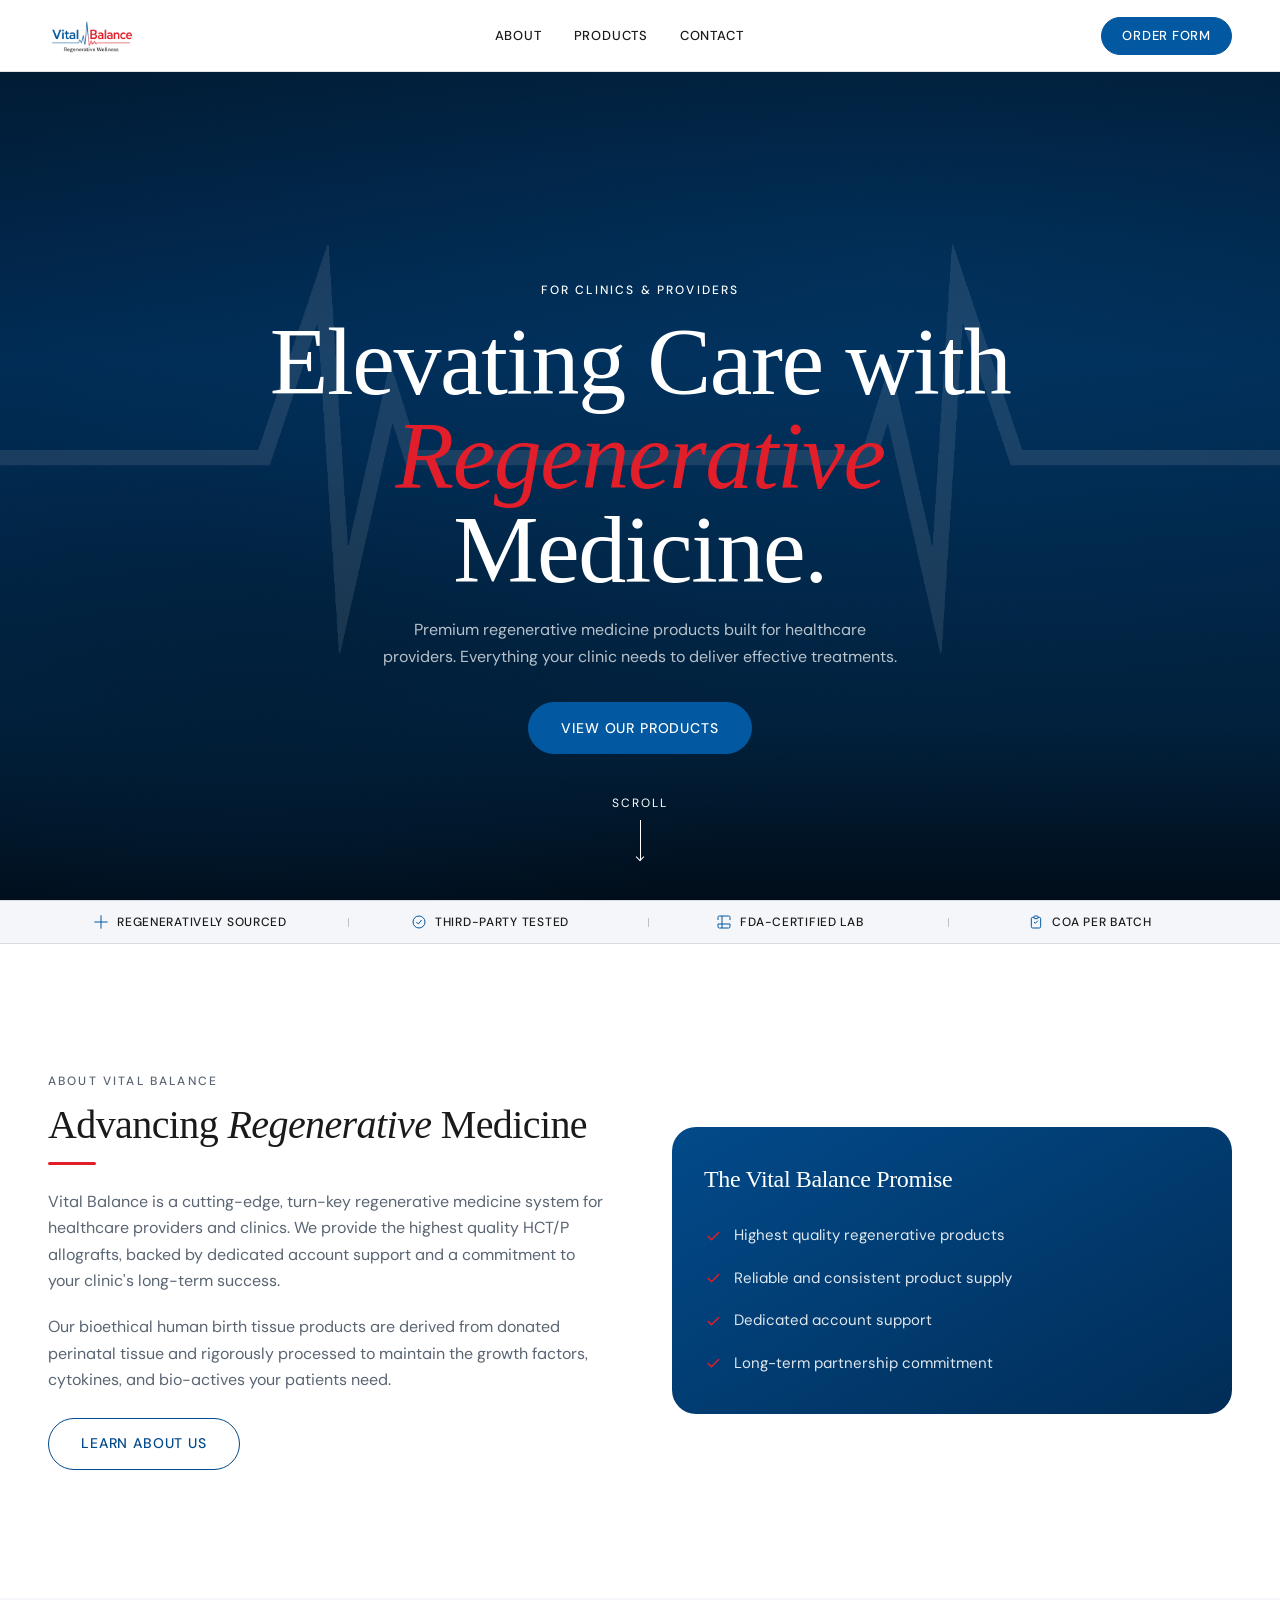
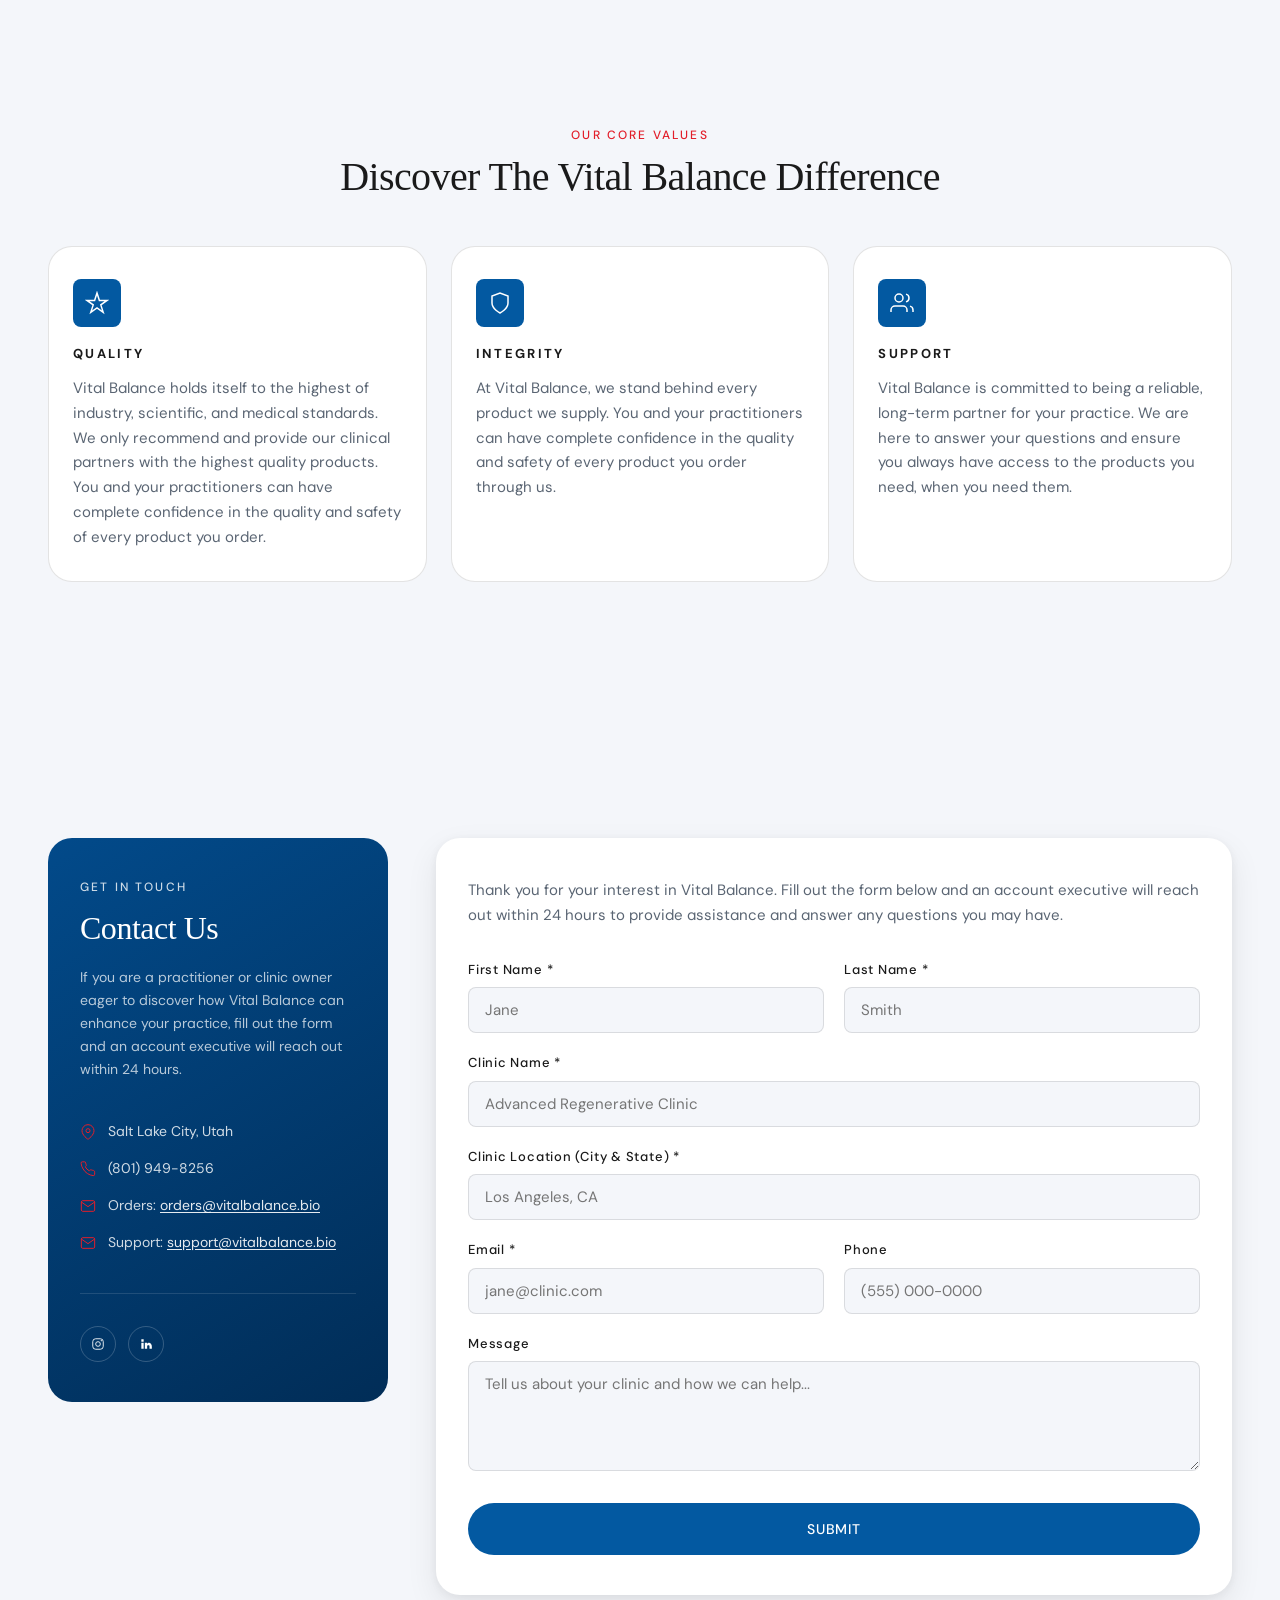
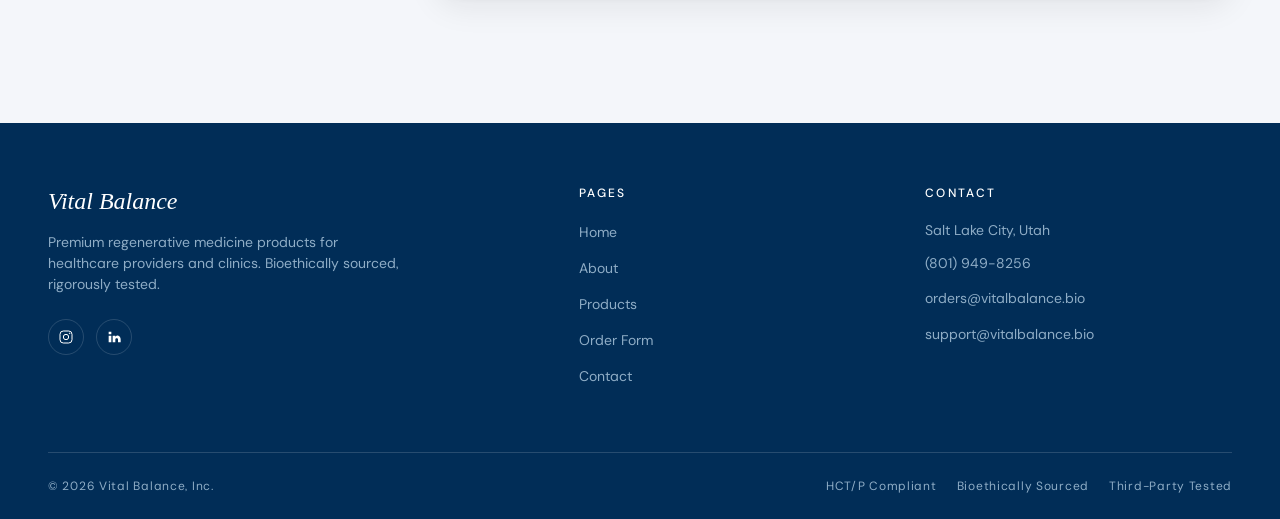
==== vitalbalance-home.html @ e41c800f "Remove Services link from nav, mobile overlay, and footer across all pages Co-Authored-By: Claude So" ====
<!doctype html>
<html lang="en">
<head>
  <meta charset="utf-8" />
  <meta name="viewport" content="width=device-width, initial-scale=1" />
  <title>Vital Balance — Regenerative Medicine Products for Healthcare Providers</title>
  <meta name="description" content="Premium HCT/P allografts for licensed healthcare providers and clinics. Bioethically sourced, FDA-certified lab tested, chain-of-custody guaranteed." />
  <link rel="stylesheet" href="colors_and_type.css" />
  <link rel="stylesheet" href="components.css" />
  <link rel="stylesheet" href="home.css" />
</head>
<body>

  <!-- ============== NAV (shared) ============== -->
  <nav class="nav" aria-label="Primary">
    <a class="nav__brand" href="vitalbalance-home.html">
      <img class="nav__logo" src="asset/vital_balance_logo_no_bg.jpg" alt="Vital Balance" />
    </a>
    <div class="nav__center">
      <a class="nav__link" href="vitalbalance-about.html">About</a>
      <a class="nav__link" href="vitalbalance-products.html">Products</a>
      <a class="nav__link" href="#contact">Contact</a>
    </div>
    <div class="nav__right">
      <a class="nav__cta" href="vitalbalance-order.html">Order Form</a>
      <button class="nav__hamburger" aria-label="Open menu">
        <span></span><span></span><span></span>
      </button>
    </div>
  </nav>

  <div class="nav-overlay" aria-hidden="true">
    <button class="nav-overlay__close" aria-label="Close menu">
      <svg width="22" height="22" viewBox="0 0 24 24" fill="none" stroke="currentColor" stroke-width="1.5"><path d="m6 6 12 12M18 6 6 18"/></svg>
    </button>
    <a class="nav-overlay__cta" href="vitalbalance-order.html">Order Form</a>
    <a class="nav-overlay__link" href="vitalbalance-about.html">About</a>
    <a class="nav-overlay__link" href="vitalbalance-products.html">Products</a>
    <a class="nav-overlay__link" href="#contact">Contact</a>
  </div>

  <main>
    <!-- ============== HERO ============== -->
    <section class="hero" aria-labelledby="hero-h">
      <div class="hero__pulse-wrap" aria-hidden="true">
        <div class="hero__pulse-track">
          <img class="hero__pulse" src="asset/pulse-line-transparent-bg-white.svg" alt="" />
          <img class="hero__pulse" src="asset/pulse-line-transparent-bg-white.svg" alt="" />
        </div>
      </div>
      <div class="container hero__inner">
        <div class="hero__content">
          <p class="eyebrow hero__eyebrow">For Clinics & Providers</p>
          <h1 id="hero-h" class="hero__headline">
            Elevating Care with<br/>
            <em>Regenerative</em><br/>
            Medicine.
          </h1>
          <p class="hero__sub">Premium regenerative medicine products built for healthcare providers. Everything your clinic needs to deliver effective treatments.</p>
          <div class="hero__ctas">
            <a class="btn btn--primary" href="vitalbalance-products.html">View Our Products</a>
          </div>
        </div>
        <div class="scroll-cue" aria-hidden="true">
          <span>Scroll</span>
          <span class="scroll-cue__arrow"></span>
        </div>
      </div>
    </section>

    <!-- ============== TRUST BAR ============== -->
    <section class="trust-bar" aria-label="Brand promises">
      <div class="container">
        <div class="trust-bar__row">
          <div class="trust-bar__item"><svg class="trust-bar__icon" viewBox="0 0 24 24" fill="none" stroke="currentColor" stroke-width="1.5"><path d="M12 2v20M2 12h20" /></svg>Regeneratively Sourced</div>
          <div class="trust-bar__item"><svg class="trust-bar__icon" viewBox="0 0 24 24" fill="none" stroke="currentColor" stroke-width="1.5"><circle cx="12" cy="12" r="9"/><path d="m8 12 3 3 5-6"/></svg>Third-Party Tested</div>
          <div class="trust-bar__item"><svg class="trust-bar__icon" viewBox="0 0 24 24" fill="none" stroke="currentColor" stroke-width="1.5"><path d="M9 3H5a2 2 0 0 0-2 2v4m6-6h10a2 2 0 0 1 2 2v4M9 3v18m0 0h10a2 2 0 0 0 2-2v-4M9 21H5a2 2 0 0 1-2-2v-4m0 0h18"/></svg>FDA-Certified Lab</div>
          <div class="trust-bar__item"><svg class="trust-bar__icon" viewBox="0 0 24 24" fill="none" stroke="currentColor" stroke-width="1.5"><path d="M9 5H7a2 2 0 0 0-2 2v12a2 2 0 0 0 2 2h10a2 2 0 0 0 2-2V7a2 2 0 0 0-2-2h-2"/><rect x="9" y="3" width="6" height="4" rx="1"/><path d="m9 12 2 2 4-4"/></svg>COA Per Batch</div>
        </div>
      </div>
    </section>

    <!-- ============== ABOUT ============== -->
    <section class="home-about">
      <div class="container">
        <div class="home-about__grid">
          <div class="home-about__copy reveal">
            <p class="eyebrow">About Vital Balance</p>
            <h2>Advancing <em>Regenerative</em> Medicine</h2>
            <div class="home-about__rule"></div>
            <p>Vital Balance is a cutting-edge, turn-key regenerative medicine system for healthcare providers and clinics. We provide the highest quality HCT/P allografts, backed by dedicated account support and a commitment to your clinic's long-term success.</p>
            <p>Our bioethical human birth tissue products are derived from donated perinatal tissue and rigorously processed to maintain the growth factors, cytokines, and bio-actives your patients need.</p>
            <a class="btn btn--outline-sage" href="vitalbalance-about.html">Learn About Us</a>
          </div>
          <div class="home-about__promise reveal">
            <h3 class="home-about__promise-title">The Vital Balance Promise</h3>
            <ul class="home-about__promise-list">
              <li>
                <svg class="home-about__check" viewBox="0 0 24 24" fill="none" stroke="currentColor" stroke-width="2"><path d="m5 12 5 5L20 7"/></svg>
                Highest quality regenerative products
              </li>
              <li>
                <svg class="home-about__check" viewBox="0 0 24 24" fill="none" stroke="currentColor" stroke-width="2"><path d="m5 12 5 5L20 7"/></svg>
                Reliable and consistent product supply
              </li>
              <li>
                <svg class="home-about__check" viewBox="0 0 24 24" fill="none" stroke="currentColor" stroke-width="2"><path d="m5 12 5 5L20 7"/></svg>
                Dedicated account support
              </li>
              <li>
                <svg class="home-about__check" viewBox="0 0 24 24" fill="none" stroke="currentColor" stroke-width="2"><path d="m5 12 5 5L20 7"/></svg>
                Long-term partnership commitment
              </li>
            </ul>
          </div>
        </div>
      </div>
    </section>

    <!-- ============== DISCOVER THE VITAL BALANCE DIFFERENCE ============== -->
    <section class="home-values">
      <div class="container">
        <header class="home-values__head reveal">
          <p class="eyebrow">Our Core Values</p>
          <h2>Discover The Vital Balance Difference</h2>
        </header>
        <div class="home-values__grid">
          <article class="value-card reveal">
            <div class="value-card__icon">
              <svg viewBox="0 0 24 24" fill="none" stroke="currentColor" stroke-width="1.5"><path d="M12 2l2.4 7.4H22l-6.2 4.5 2.4 7.4L12 17l-6.2 4.3 2.4-7.4L2 9.4h7.6z"/></svg>
            </div>
            <h3>Quality</h3>
            <p>Vital Balance holds itself to the highest of industry, scientific, and medical standards. We only recommend and provide our clinical partners with the highest quality products. You and your practitioners can have complete confidence in the quality and safety of every product you order.</p>
          </article>
          <article class="value-card reveal">
            <div class="value-card__icon">
              <svg viewBox="0 0 24 24" fill="none" stroke="currentColor" stroke-width="1.5"><path d="M12 22s8-4 8-10V5l-8-3-8 3v7c0 6 8 10 8 10z"/></svg>
            </div>
            <h3>Integrity</h3>
            <p>At Vital Balance, we stand behind every product we supply. You and your practitioners can have complete confidence in the quality and safety of every product you order through us.</p>
          </article>
          <article class="value-card reveal">
            <div class="value-card__icon">
              <svg viewBox="0 0 24 24" fill="none" stroke="currentColor" stroke-width="1.5"><path d="M17 21v-2a4 4 0 0 0-4-4H5a4 4 0 0 0-4 4v2"/><circle cx="9" cy="7" r="4"/><path d="M23 21v-2a4 4 0 0 0-3-3.87"/><path d="M16 3.13a4 4 0 0 1 0 7.75"/></svg>
            </div>
            <h3>Support</h3>
            <p>Vital Balance is committed to being a reliable, long-term partner for your practice. We are here to answer your questions and ensure you always have access to the products you need, when you need them.</p>
          </article>
        </div>
      </div>
    </section>

  </main>

  <!-- ============== CONTACT FORM ============== -->
  <section class="contact-section" id="contact" aria-labelledby="contact-heading">
    <div class="container">
      <div class="contact-section__grid">
        <div class="contact-info reveal">
          <p class="eyebrow eyebrow--cream contact-info__eyebrow">Get In Touch</p>
          <h2 id="contact-heading" class="contact-info__title">Contact Us</h2>
          <p class="contact-info__desc">If you are a practitioner or clinic owner eager to discover how Vital Balance can enhance your practice, fill out the form and an account executive will reach out within 24 hours.</p>
          <div class="contact-info__detail">
            <svg width="16" height="16" viewBox="0 0 24 24" fill="none" stroke="currentColor" stroke-width="1.5"><path d="M21 10c0 7-9 13-9 13s-9-6-9-13a9 9 0 0 1 18 0z"/><circle cx="12" cy="10" r="3"/></svg>
            Salt Lake City, Utah
          </div>
          <div class="contact-info__detail">
            <svg width="16" height="16" viewBox="0 0 24 24" fill="none" stroke="currentColor" stroke-width="1.5"><path d="M22 16.92v3a2 2 0 0 1-2.18 2 19.79 19.79 0 0 1-8.63-3.07A19.5 19.5 0 0 1 4.69 12 19.79 19.79 0 0 1 1.62 3.38 2 2 0 0 1 3.6 1.22h3a2 2 0 0 1 2 1.72 12.84 12.84 0 0 0 .7 2.81 2 2 0 0 1-.45 2.11L7.91 8.77a16 16 0 0 0 6 6l.95-.95a2 2 0 0 1 2.11-.45 12.84 12.84 0 0 0 2.81.7A2 2 0 0 1 21.73 16.92z"/></svg>
            (801) 949-8256
          </div>
          <div class="contact-info__detail">
            <svg width="16" height="16" viewBox="0 0 24 24" fill="none" stroke="currentColor" stroke-width="1.5"><path d="M4 4h16c1.1 0 2 .9 2 2v12c0 1.1-.9 2-2 2H4c-1.1 0-2-.9-2-2V6c0-1.1.9-2 2-2z"/><polyline points="22,6 12,13 2,6"/></svg>
            <span>Orders: <a href="mailto:orders@vitalbalance.bio">orders@vitalbalance.bio</a></span>
          </div>
          <div class="contact-info__detail">
            <svg width="16" height="16" viewBox="0 0 24 24" fill="none" stroke="currentColor" stroke-width="1.5"><path d="M4 4h16c1.1 0 2 .9 2 2v12c0 1.1-.9 2-2 2H4c-1.1 0-2-.9-2-2V6c0-1.1.9-2 2-2z"/><polyline points="22,6 12,13 2,6"/></svg>
            <span>Support: <a href="mailto:support@vitalbalance.bio">support@vitalbalance.bio</a></span>
          </div>
          <div class="contact-info__socials">
            <a class="contact-info__social" href="#" aria-label="Instagram"><svg width="14" height="14" viewBox="0 0 24 24" fill="none" stroke="currentColor" stroke-width="1.5"><rect x="3" y="3" width="18" height="18" rx="5"/><circle cx="12" cy="12" r="4"/><circle cx="17.5" cy="6.5" r=".5" fill="currentColor"/></svg></a>
            <a class="contact-info__social" href="#" aria-label="LinkedIn"><svg width="14" height="14" viewBox="0 0 24 24" fill="currentColor"><path d="M4 4h4v4H4zm0 6h4v10H4zm6 0h4v2c1-2 4-3 6-1s2 4 2 6v3h-4v-4c0-1-.4-2-2-2s-2 1-2 2v4h-4z"/></svg></a>
          </div>
        </div>
        <div class="contact-form-card reveal">
          <p class="contact-form-card__intro">Thank you for your interest in Vital Balance. Fill out the form below and an account executive will reach out within 24 hours to provide assistance and answer any questions you may have.</p>
          <form onsubmit="event.preventDefault(); this.querySelector('.contact-form__submit').textContent='Submitted. We\'ll be in touch!'">
            <div class="contact-form__row">
              <div class="contact-form__field">
                <label for="cf-first">First Name *</label>
                <input type="text" id="cf-first" name="first_name" required placeholder="Jane" />
              </div>
              <div class="contact-form__field">
                <label for="cf-last">Last Name *</label>
                <input type="text" id="cf-last" name="last_name" required placeholder="Smith" />
              </div>
            </div>
            <div class="contact-form__field">
              <label for="cf-clinic">Clinic Name *</label>
              <input type="text" id="cf-clinic" name="clinic_name" required placeholder="Advanced Regenerative Clinic" />
            </div>
            <div class="contact-form__field">
              <label for="cf-location">Clinic Location (City &amp; State) *</label>
              <input type="text" id="cf-location" name="clinic_location" required placeholder="Los Angeles, CA" />
            </div>
            <div class="contact-form__row">
              <div class="contact-form__field">
                <label for="cf-email">Email *</label>
                <input type="email" id="cf-email" name="email" required placeholder="jane@clinic.com" />
              </div>
              <div class="contact-form__field">
                <label for="cf-phone">Phone</label>
                <input type="tel" id="cf-phone" name="phone" placeholder="(555) 000-0000" />
              </div>
            </div>
            <div class="contact-form__field">
              <label for="cf-message">Message</label>
              <textarea id="cf-message" name="message" placeholder="Tell us about your clinic and how we can help..."></textarea>
            </div>
            <button type="submit" class="contact-form__submit">Submit</button>
          </form>
        </div>
      </div>
    </div>
  </section>

  <!-- ============== FOOTER ============== -->
  <footer class="footer">
    <div class="container">
      <div class="footer__grid">
        <div>
          <p class="footer__brand-tag">Vital Balance</p>
          <p class="footer__blurb">Premium regenerative medicine products for healthcare providers and clinics. Bioethically sourced, rigorously tested.</p>
          <div class="footer__socials">
            <a class="footer__social" href="#" aria-label="Instagram"><svg width="16" height="16" viewBox="0 0 24 24" fill="none" stroke="currentColor" stroke-width="1.5"><rect x="3" y="3" width="18" height="18" rx="5"/><circle cx="12" cy="12" r="4"/><circle cx="17.5" cy="6.5" r=".5" fill="currentColor"/></svg></a>
            <a class="footer__social" href="#" aria-label="LinkedIn"><svg width="16" height="16" viewBox="0 0 24 24" fill="currentColor"><path d="M4 4h4v4H4zm0 6h4v10H4zm6 0h4v2c1-2 4-3 6-1s2 4 2 6v3h-4v-4c0-1-.4-2-2-2s-2 1-2 2v4h-4z"/></svg></a>
          </div>
        </div>
        <div class="footer__col">
          <h4>Pages</h4>
          <ul class="footer__list">
            <li><a href="vitalbalance-home.html">Home</a></li>
            <li><a href="vitalbalance-about.html">About</a></li>
            <li><a href="vitalbalance-products.html">Products</a></li>
            <li><a href="vitalbalance-order.html">Order Form</a></li>
            <li><a href="#contact">Contact</a></li>
          </ul>
        </div>
        <div class="footer__col">
          <h4>Contact</h4>
          <ul class="footer__list">
            <li style="color: var(--fg-on-dark-mute); font-size: var(--fs-14);">Salt Lake City, Utah</li>
            <li style="color: var(--fg-on-dark-mute); font-size: var(--fs-14);">(801) 949-8256</li>
            <li><a href="mailto:orders@vitalbalance.bio">orders@vitalbalance.bio</a></li>
            <li><a href="mailto:support@vitalbalance.bio">support@vitalbalance.bio</a></li>
          </ul>
        </div>
      </div>
      <div class="footer__bottom">
        <span>© 2026 Vital Balance, Inc.</span>
        <div class="footer__certs">
          <span>HCT/P Compliant</span><span>Bioethically Sourced</span><span>Third-Party Tested</span>
        </div>
      </div>
    </div>
  </footer>

  <script src="shared.js"></script>
</body>
</html>
---- colors_and_type.css ----
/* ============================================================
   Vital Balance — Design Tokens
   Single source of truth: type, color, spacing, motion, shape
   ============================================================ */

/* Local variable fonts (uploaded by brand) */
@font-face {
  font-family: "DM Sans";
  src: url("fonts/DM_Sans,Plus_Jakarta_Sans copy/DM_Sans/DMSans-VariableFont_opsz,wght.ttf") format("truetype-variations");
  font-weight: 100 1000;
  font-style: normal;
  font-display: swap;
}
@font-face {
  font-family: "DM Sans";
  src: url("fonts/DM_Sans,Plus_Jakarta_Sans copy/DM_Sans/DMSans-Italic-VariableFont_opsz,wght.ttf") format("truetype-variations");
  font-weight: 100 1000;
  font-style: italic;
  font-display: swap;
}
@font-face {
  font-family: "Plus Jakarta Sans";
  src: url("fonts/DM_Sans,Plus_Jakarta_Sans copy/Plus_Jakarta_Sans/PlusJakartaSans-VariableFont_wght.ttf") format("truetype-variations");
  font-weight: 200 800;
  font-style: normal;
  font-display: swap;
}
@font-face {
  font-family: "Plus Jakarta Sans";
  src: url("fonts/DM_Sans,Plus_Jakarta_Sans copy/Plus_Jakarta_Sans/PlusJakartaSans-Italic-VariableFont_wght.ttf") format("truetype-variations");
  font-weight: 200 800;
  font-style: italic;
  font-display: swap;
}

/* Cormorant Garamond is the editorial serif used for display + headlines.
   Loaded from Google Fonts because no .ttf was uploaded — flagged in README. */
@import url("https://fonts.googleapis.com/css2?family=Cormorant+Garamond:ital,wght@0,300;0,400;0,500;0,600;0,700;1,300;1,400;1,500;1,600;1,700&display=swap");

:root {
  /* ---------- Color: brand palette (from official Vital Balance logo) -------
     Blue (Vital) + Red (Balance) on white, with charcoal lockup type.
     Variable names retain sage/brown/cream for compatibility, but all
     values now map to the logo identity. */
  --cream:        #FFFFFF;   /* page background — clean white */
  --cream-dark:   #F4F6FA;   /* subtle bands, hover surfaces */
  --cream-deeper: #E5EAF1;   /* dividers, muted accents */

  --sage:         #0359A1;   /* brand blue — primary */
  --sage-light:   #2A78C0;   /* hover, secondary */
  --sage-dark:    #024A8A;   /* dark accent, tabs */
  --sage-deepest: #012D57;   /* footer, full-bleed dark */

  --brown:        #E21E2A;   /* brand red — accent */
  --brown-light:  #FFFFFF;   /* tints, icon fills on dark */

  --charcoal:     #1A1A1A;   /* primary text (logo subtitle gray) */
  --muted:        #5A6573;   /* secondary text */
  --muted-light:  #9AA3B0;   /* tertiary text */

  --white:        #FFFFFF;

  --star:         #D6911C;   /* amber star color */

  /* ---------- Color: semantic --------------------------------- */
  --bg:              var(--cream);
  --surface:         var(--white);
  --surface-tinted:  #F4F6FA;
  --fg:              var(--charcoal);
  --fg-on-dark:      var(--cream);
  --fg-on-dark-mute: #8FADC6;
  --link:            var(--sage-dark);
  --link-hover:      var(--brown);
  --border:          rgba(31, 31, 27, 0.12);
  --border-strong:   rgba(31, 31, 27, 0.24);
  --border-on-dark:  rgba(255, 255, 255, 0.15);

  /* ---------- Typography --------------------------------------- */
  --font-display: "Cormorant Garamond", "EB Garamond", Georgia, serif;
  --font-body:    "DM Sans", "Plus Jakarta Sans", -apple-system, BlinkMacSystemFont, "Segoe UI", sans-serif;

  /* Modular scale, mobile-first; pages override --step-*-fluid via clamp */
  --fs-12: 0.75rem;
  --fs-13: 0.8125rem;
  --fs-14: 0.875rem;
  --fs-15: 0.9375rem;
  --fs-16: 1rem;
  --fs-18: 1.125rem;
  --fs-20: 1.25rem;
  --fs-24: 1.5rem;
  --fs-32: 2rem;
  --fs-48: 3rem;
  --fs-72: 4.5rem;
  --fs-96: 6rem;

  --lh-tight:    1.05;
  --lh-snug:     1.2;
  --lh-normal:   1.5;
  --lh-relaxed:  1.65;

  --tracking-wide:  0.18em;   /* spaced caps eyebrow labels */
  --tracking-mid:   0.06em;
  --tracking-display: -0.015em;

  /* Semantic type */
  --h-display:  clamp(3rem, 8vw, 6rem);     /* hero headlines */
  --h1:         clamp(2.25rem, 5vw, 3.75rem);
  --h2:         clamp(1.75rem, 3.6vw, 2.75rem);
  --h3:         clamp(1.25rem, 2.4vw, 1.625rem);

  /* ---------- Spacing (8px base) ------------------------------ */
  --sp-1:  4px;
  --sp-2:  8px;
  --sp-3:  12px;
  --sp-4:  16px;
  --sp-5:  20px;
  --sp-6:  24px;
  --sp-8:  32px;
  --sp-10: 40px;
  --sp-12: 48px;
  --sp-16: 64px;
  --sp-20: 80px;

  /* Page rhythm */
  --gutter:       clamp(20px, 4vw, 48px);
  --section-y:    clamp(64px, 10vw, 128px);
  --max-w:        1320px;

  /* ---------- Shape ------------------------------------------- */
  --radius-xs: 2px;
  --radius-sm: 4px;
  --radius:    8px;
  --radius-lg: 16px;
  --radius-xl: 24px;
  --radius-pill: 999px;

  /* ---------- Elevation --------------------------------------- */
  --shadow-card:  0 2px 8px rgba(31, 31, 27, 0.06), 0 12px 32px rgba(31, 31, 27, 0.08);
  --shadow-hover: 0 6px 16px rgba(31, 31, 27, 0.10), 0 24px 56px rgba(31, 31, 27, 0.14);

  /* ---------- Motion ------------------------------------------ */
  --ease:         cubic-bezier(0.22, 0.61, 0.36, 1);
  --ease-out:     cubic-bezier(0.16, 1, 0.3, 1);
  --ease-in-out:  cubic-bezier(0.65, 0, 0.35, 1);
  --dur:          280ms;
  --dur-slow:     520ms;
  --transition:        all var(--dur) var(--ease);

  /* ---------- Layout primitives ------------------------------- */
  --nav-h:        72px;
  --nav-h-scroll: 64px;
  --z-nav:    50;
  --z-overlay: 80;
}

/* ============================================================
   Base reset + element defaults — minimal, opinionated
   ============================================================ */
*, *::before, *::after { box-sizing: border-box; }
html { -webkit-text-size-adjust: 100%; scroll-behavior: smooth; }
body {
  margin: 0;
  font-family: var(--font-body);
  font-size: var(--fs-16);
  line-height: var(--lh-normal);
  color: var(--fg);
  background: var(--bg);
  font-feature-settings: "ss01", "ss02";
  -webkit-font-smoothing: antialiased;
  text-rendering: optimizeLegibility;
}

img, svg, video { display: block; max-width: 100%; }

a { color: var(--link); text-decoration: none; transition: color var(--dur) var(--ease); }
a:hover { color: var(--link-hover); }
a:focus-visible {
  outline: 2px solid var(--sage);
  outline-offset: 2px;
  border-radius: var(--radius-xs);
}

button { font: inherit; color: inherit; background: none; border: none; cursor: pointer; }
button:focus-visible { outline: 2px solid var(--sage); outline-offset: 2px; border-radius: var(--radius); }

h1, h2, h3, h4, h5, h6 {
  font-family: var(--font-display);
  font-weight: 400;
  line-height: var(--lh-tight);
  letter-spacing: var(--tracking-display);
  color: var(--fg);
  margin: 0;
}
h1 { font-size: var(--h1); }
h2 { font-size: var(--h2); }
h3 { font-size: var(--h3); }

p { margin: 0; text-wrap: pretty; }

/* Spaced-caps eyebrow label — used everywhere as a section signal */
.eyebrow {
  font-family: var(--font-body);
  font-size: var(--fs-12);
  font-weight: 500;
  letter-spacing: var(--tracking-wide);
  text-transform: uppercase;
  color: var(--brown);
}
.eyebrow--cream { color: var(--cream); opacity: 0.8; }

/* Italic emphasis inside serif headlines — the editorial tell */
.italic { font-style: italic; font-weight: 400; }

/* Container helper */
.container {
  width: 100%;
  max-width: var(--max-w);
  margin-inline: auto;
  padding-inline: var(--gutter);
}
/* Visually hidden (a11y) */
.sr-only {
  position: absolute; width: 1px; height: 1px;
  padding: 0; margin: -1px; overflow: hidden;
  clip: rect(0, 0, 0, 0); white-space: nowrap; border: 0;
}

/* Animated underline — used on text links */
.link-underline {
  position: relative; display: inline-block;
  padding-bottom: 2px;
}
.link-underline::after {
  content: "";
  position: absolute; left: 0; right: 0; bottom: 0;
  height: 1px; background: currentColor;
  transform-origin: left;
  transition: transform var(--dur) var(--ease);
}
.link-underline:hover::after { transform: scaleX(0.4); transform-origin: right; }

/* Reduced motion */
@media (prefers-reduced-motion: reduce) {
  *, *::before, *::after {
    animation-duration: 0.01ms !important;
    animation-iteration-count: 1 !important;
    transition-duration: 0.01ms !important;
    scroll-behavior: auto !important;
  }
}
---- components.css ----
/* ============================================================
   Vital Balance — Shared Components
   Buttons, Nav, Footer, Trust bar, Product card, Forms, Badges
   ============================================================ */

/* ---------- BUTTONS ---------------------------------------- */
.btn {
  display: inline-flex;
  align-items: center;
  justify-content: center;
  gap: var(--sp-2);
  height: 52px;
  padding-inline: var(--sp-8);
  font-family: var(--font-body);
  font-size: var(--fs-14);
  font-weight: 500;
  letter-spacing: var(--tracking-mid);
  text-transform: uppercase;
  border-radius: var(--radius-pill);
  border: 1px solid transparent;
  cursor: pointer;
  transition: var(--transition);
  white-space: nowrap;
  user-select: none;
}
.btn:focus-visible { outline: 2px solid var(--sage); outline-offset: 3px; }

/* primary: sage filled — main CTA */
.btn--primary {
  background: var(--sage);
  color: var(--cream);
  border-color: var(--sage);
}
.btn--primary:hover { background: var(--sage-dark); border-color: var(--sage-dark); }
.btn--primary:active { transform: translateY(1px); }

/* ghost: cream/transparent with border — secondary CTA */
.btn--ghost {
  background: transparent;
  color: var(--charcoal);
  border-color: var(--charcoal);
}
.btn--ghost:hover { background: var(--charcoal); color: var(--cream); }

/* ghost on dark backgrounds */
.btn--ghost-light {
  background: transparent;
  color: var(--cream);
  border-color: var(--cream);
}
.btn--ghost-light:hover { background: var(--cream); color: var(--charcoal); }

/* sage outline */
.btn--outline-sage {
  background: transparent;
  color: var(--sage-dark);
  border-color: var(--sage-dark);
}
.btn--outline-sage:hover { background: var(--sage-dark); color: var(--cream); }

.btn--block { width: 100%; }
.btn--sm { height: 40px; padding-inline: var(--sp-5); font-size: var(--fs-12); }
.btn--lg { height: 60px; padding-inline: var(--sp-10); font-size: var(--fs-15); }

/* ---------- NAV ------------------------------------------- */
.nav {
  position: fixed;
  top: 0; left: 0; right: 0;
  z-index: var(--z-nav);
  height: var(--nav-h);
  padding-inline: var(--gutter);
  display: flex;
  align-items: center;
  justify-content: space-between;
  background: #FFFFFF;
  border-bottom: 1px solid var(--border);
}

.nav__brand {
  display: flex;
  align-items: center;
  text-decoration: none;
}
.nav__logo {
  height: 44px;
  width: auto;
  display: block;
  border-radius: var(--radius-sm);
}
@media (max-width: 480px) {
  .nav__logo { height: 36px; }
}

.nav__center {
  display: none;
  gap: var(--sp-8);
}
@media (min-width: 880px) {
  .nav__center { display: flex; }
}
.nav__link {
  font-size: var(--fs-13);
  letter-spacing: var(--tracking-mid);
  text-transform: uppercase;
  color: var(--charcoal);
  font-weight: 500;
  position: relative;
  padding: var(--sp-2) 0;
  transition: color var(--dur) var(--ease);
}
.nav__link::after {
  content: "";
  position: absolute; left: 0; right: 0; bottom: 0;
  height: 1px; background: currentColor;
  transform: scaleX(0); transform-origin: right;
  transition: transform var(--dur) var(--ease);
}
.nav__link:hover::after, .nav__link[aria-current="page"]::after { transform: scaleX(1); transform-origin: left; }

.nav__right {
  display: flex; align-items: center; gap: var(--sp-5);
}
.nav__cta {
  display: none;
  height: 38px;
  padding-inline: var(--sp-5);
  background: var(--sage);
  color: var(--cream);
  border: 1px solid var(--sage);
  border-radius: var(--radius-pill);
  font-size: var(--fs-13);
  font-weight: 500;
  letter-spacing: var(--tracking-mid);
  text-transform: uppercase;
  text-decoration: none;
  align-items: center;
  justify-content: center;
  transition: background var(--dur) var(--ease), border-color var(--dur) var(--ease);
  white-space: nowrap;
}
.nav__cta:hover { background: var(--sage-dark); border-color: var(--sage-dark); color: var(--cream); }
@media (min-width: 720px) { .nav__cta { display: inline-flex; } }
.nav__hamburger {
  display: inline-flex;
  width: 28px; height: 22px;
  flex-direction: column; justify-content: space-between;
  background: none; border: 0; cursor: pointer; padding: 0;
}
.nav__hamburger span {
  display: block; height: 1.5px; width: 100%;
  background: currentColor; transition: var(--transition);
}
@media (min-width: 880px) { .nav__hamburger { display: none; } }

/* Mobile overlay menu */
.nav-overlay {
  position: fixed; inset: 0;
  background: var(--cream);
  z-index: calc(var(--z-nav) + 1);
  padding: var(--nav-h) var(--gutter) var(--sp-12);
  display: flex; flex-direction: column;
  gap: var(--sp-6);
  transform: translateY(-100%);
  transition: transform var(--dur-slow) var(--ease-out);
  overflow-y: auto;
}
.nav-overlay.is-open { transform: translateY(0); }
.nav-overlay__close {
  position: absolute; top: var(--sp-5); right: var(--gutter);
  width: 36px; height: 36px;
  display: inline-flex; align-items: center; justify-content: center;
}
.nav-overlay__cta {
  display: block;
  background: #012D57;
  color: var(--white) !important;
  font-family: var(--font-body);
  font-size: var(--fs-15);
  font-weight: 600;
  letter-spacing: var(--tracking-wide);
  text-transform: uppercase;
  text-align: center;
  padding: var(--sp-4) var(--sp-6);
  border-radius: var(--radius);
  margin-bottom: var(--sp-2);
}
.nav-overlay__cta:hover { background: var(--sage); }
.nav-overlay__link {
  display: block;
  font-family: var(--font-display);
  font-size: var(--fs-32);
  color: var(--charcoal);
  padding-block: var(--sp-3);
  border-bottom: 1px solid var(--border);
}

/* ---------- TRUST BAR ------------------------------------- */
.trust-bar {
  background: var(--cream-dark);
  border-block: 1px solid var(--border);
  padding-block: var(--sp-3);
}
.trust-bar__row {
  display: grid;
  grid-template-columns: repeat(2, 1fr);
  gap: var(--sp-4);
  align-items: center;
}
@media (min-width: 720px) {
  .trust-bar__row { grid-template-columns: repeat(4, 1fr); }
}
.trust-bar__item {
  display: flex; align-items: center; justify-content: center;
  gap: var(--sp-2);
  font-size: var(--fs-12);
  letter-spacing: var(--tracking-mid);
  text-transform: uppercase;
  color: var(--charcoal);
  font-weight: 500;
}
.trust-bar__item + .trust-bar__item {
  position: relative;
}
@media (min-width: 720px) {
  .trust-bar__item + .trust-bar__item::before {
    content: "";
    position: absolute; left: 0; top: 25%; bottom: 25%;
    width: 1px; background: var(--border-strong);
  }
}
.trust-bar__icon { width: 16px; height: 16px; color: var(--sage); flex-shrink: 0; }

/* ---------- CONTACT FORM SECTION -------------------------- */
.contact-section {
  padding-block: var(--section-y);
  background: var(--cream-dark);
}
.contact-section__grid {
  display: grid;
  grid-template-columns: 1fr;
  gap: var(--sp-10);
  align-items: start;
}
@media (min-width: 880px) {
  .contact-section__grid { grid-template-columns: 340px 1fr; gap: var(--sp-12); }
}

.contact-info {
  background: linear-gradient(150deg, #024A8A 0%, #012D57 100%);
  border-radius: var(--radius-xl);
  padding: var(--sp-10) var(--sp-8);
  color: var(--cream);
}
.contact-info__eyebrow { margin-bottom: var(--sp-4); }
.contact-info__title {
  font-family: var(--font-display);
  font-size: var(--fs-32);
  font-weight: 400;
  color: var(--cream);
  margin-bottom: var(--sp-5);
}
.contact-info__desc {
  font-size: var(--fs-14);
  color: rgba(255, 255, 255, 0.72);
  line-height: var(--lh-relaxed);
  margin-bottom: var(--sp-10);
}
.contact-info__detail {
  display: flex;
  align-items: center;
  gap: var(--sp-3);
  font-size: var(--fs-14);
  color: rgba(255, 255, 255, 0.82);
  margin-bottom: var(--sp-4);
}
.contact-info__detail svg { flex-shrink: 0; color: var(--brown); }
.contact-info__detail a { color: rgba(255,255,255,0.9); text-decoration: underline; text-underline-offset: 2px; }
.contact-info__detail a:hover { color: var(--white); }
.contact-info__socials {
  display: flex;
  gap: var(--sp-3);
  margin-top: var(--sp-10);
  padding-top: var(--sp-8);
  border-top: 1px solid rgba(255, 255, 255, 0.12);
}
.contact-info__social {
  width: 36px; height: 36px;
  border: 1px solid rgba(255, 255, 255, 0.2);
  border-radius: var(--radius-pill);
  display: inline-flex; align-items: center; justify-content: center;
  color: var(--cream);
  transition: var(--transition);
}
.contact-info__social:hover { background: var(--cream); color: var(--sage-deepest); border-color: var(--cream); }

.contact-form-card {
  background: var(--white);
  border-radius: var(--radius-xl);
  padding: var(--sp-10) var(--sp-8);
  box-shadow: var(--shadow-card);
}
.contact-form-card__intro {
  font-size: var(--fs-15);
  color: var(--muted);
  line-height: var(--lh-relaxed);
  margin-bottom: var(--sp-8);
}
.contact-form__row {
  display: grid;
  grid-template-columns: 1fr 1fr;
  gap: var(--sp-5);
}
@media (max-width: 540px) { .contact-form__row { grid-template-columns: 1fr; } }
.contact-form__field {
  display: flex;
  flex-direction: column;
  gap: var(--sp-2);
  margin-bottom: var(--sp-5);
}
.contact-form__field label {
  font-size: var(--fs-13);
  font-weight: 500;
  color: var(--charcoal);
  letter-spacing: var(--tracking-mid);
}
.contact-form__field input,
.contact-form__field textarea {
  font-family: var(--font-body);
  font-size: var(--fs-15);
  color: var(--charcoal);
  background: var(--cream-dark);
  border: 1px solid var(--border);
  border-radius: var(--radius);
  padding: var(--sp-3) var(--sp-4);
  width: 100%;
  transition: border-color var(--dur) var(--ease), box-shadow var(--dur) var(--ease);
}
.contact-form__field input:focus,
.contact-form__field textarea:focus {
  outline: none;
  border-color: var(--sage);
  box-shadow: 0 0 0 3px rgba(3, 89, 161, 0.1);
  background: var(--white);
}
.contact-form__field textarea { min-height: 110px; resize: vertical; }
.contact-form__submit {
  width: 100%;
  height: 52px;
  background: var(--sage);
  color: var(--cream);
  border: none;
  border-radius: var(--radius-pill);
  font-family: var(--font-body);
  font-size: var(--fs-14);
  font-weight: 500;
  letter-spacing: var(--tracking-mid);
  text-transform: uppercase;
  cursor: pointer;
  transition: background var(--dur) var(--ease);
  margin-top: var(--sp-3);
}
.contact-form__submit:hover { background: var(--sage-dark); }

/* ---------- FOOTER ---------------------------------------- */
.footer {
  background: var(--sage-deepest);
  color: var(--fg-on-dark);
  padding: var(--sp-16) 0 var(--sp-6);
}
.footer__grid {
  display: grid;
  grid-template-columns: 1fr;
  gap: var(--sp-12);
}
@media (min-width: 720px) {
  .footer__grid { grid-template-columns: 1.6fr 1fr 1fr; gap: var(--sp-10); }
}
.footer__brand-tag {
  font-family: var(--font-display);
  font-style: italic;
  font-size: var(--fs-24);
  line-height: var(--lh-snug);
  margin-bottom: var(--sp-4);
}
.footer__blurb { color: var(--fg-on-dark-mute); margin-bottom: var(--sp-6); max-width: 36ch; font-size: var(--fs-14); }
.footer__socials { display: flex; gap: var(--sp-3); }
.footer__social {
  width: 36px; height: 36px;
  border: 1px solid var(--border-on-dark);
  border-radius: var(--radius-pill);
  display: inline-flex; align-items: center; justify-content: center;
  color: var(--fg-on-dark);
  transition: var(--transition);
}
.footer__social:hover { background: var(--cream); color: var(--sage-deepest); border-color: var(--cream); }

.footer__col h4 {
  font-family: var(--font-body);
  font-size: var(--fs-12);
  letter-spacing: var(--tracking-wide);
  text-transform: uppercase;
  color: var(--cream);
  font-weight: 500;
  margin-bottom: var(--sp-5);
}
.footer__list { list-style: none; padding: 0; margin: 0; display: flex; flex-direction: column; gap: var(--sp-3); }
.footer__list a { color: var(--fg-on-dark-mute); font-size: var(--fs-14); }
.footer__list a:hover { color: var(--cream); }

.footer__bottom {
  margin-top: var(--sp-16);
  padding-top: var(--sp-6);
  border-top: 1px solid var(--border-on-dark);
  display: flex; justify-content: space-between; align-items: center;
  flex-wrap: wrap; gap: var(--sp-4);
  font-size: var(--fs-12);
  color: var(--fg-on-dark-mute);
  letter-spacing: var(--tracking-mid);
}
.footer__certs { display: flex; flex-wrap: wrap; gap: var(--sp-5); }

/* ---------- PRODUCT CARD ---------------------------------- */
/* Used on Home featured grid + PLP grid + PDP related row */
.product-card {
  position: relative;
  display: flex; flex-direction: column;
  background: transparent;
  cursor: pointer;
  /* Staggered entrance — applied via .is-visible class from observer */
  opacity: 0;
  transform: translateY(16px);
  transition: opacity 600ms var(--ease-out), transform 600ms var(--ease-out);
}
.product-card.is-visible { opacity: 1; transform: translateY(0); }

.product-card__media {
  position: relative;
  aspect-ratio: 3 / 4;
  overflow: hidden;
  border-radius: var(--radius);
  background: var(--cream-dark);
}
.product-card__image {
  position: absolute; inset: 0;
  /* gradient placeholder set by category modifiers below */
  transition: transform 800ms var(--ease-out);
}
.product-card:hover .product-card__image { transform: scale(1.05); }

/* Category gradient placeholders — brand blue palette; each category has its own tone */
.product-card__image--adaptogen { background: radial-gradient(circle at 30% 30%, #7BB8E8 0%, #0359A1 60%, #012D57 100%); }
.product-card__image--longevity { background: radial-gradient(circle at 30% 30%, #A0CBE8 0%, #2A78C0 60%, #024A8A 100%); }
.product-card__image--cellular  { background: radial-gradient(circle at 35% 25%, #C8E0F5 0%, #5AAAE0 55%, #0359A1 100%); }
.product-card__image--mineral   { background: radial-gradient(circle at 30% 30%, #E5EEF8 0%, #8AB8DC 60%, #024A8A 100%); }
.product-card__image--immune    { background: radial-gradient(circle at 30% 30%, #F8D8DA 0%, #E87070 55%, #E21E2A 100%); }
.product-card__image--digestive { background: radial-gradient(circle at 30% 30%, #EEF5FC 0%, #A0CBE8 55%, #024A8A 100%); }
.product-card__image--cognitive { background: radial-gradient(circle at 30% 30%, #5AAAE0 0%, #0359A1 55%, #012D57 100%); }
.product-card__image--hormonal  { background: radial-gradient(circle at 30% 30%, #F0E8F5 0%, #C0A0CC 55%, #5A2878 100%); }

.product-card__badge {
  position: absolute;
  top: var(--sp-3); left: var(--sp-3);
  background: var(--cream);
  color: var(--charcoal);
  padding: 4px var(--sp-3);
  font-size: 10px;
  letter-spacing: var(--tracking-wide);
  text-transform: uppercase;
  font-weight: 600;
  border-radius: var(--radius-pill);
}
.product-card__badge--sale { background: var(--brown); color: var(--cream); }
.product-card__badge--new { background: var(--sage-dark); color: var(--cream); }

.product-card__wishlist {
  position: absolute;
  top: var(--sp-3); right: var(--sp-3);
  width: 36px; height: 36px;
  background: rgba(255, 255, 255, 0.92);
  backdrop-filter: blur(8px);
  border-radius: var(--radius-pill);
  display: inline-flex; align-items: center; justify-content: center;
  color: var(--charcoal);
  transition: var(--transition);
}
.product-card__wishlist:hover { background: var(--cream); transform: scale(1.06); }
.product-card__wishlist svg { width: 16px; height: 16px; transition: var(--transition); }
.product-card__wishlist[aria-pressed="true"] svg { fill: var(--brown); stroke: var(--brown); }

/* Hover drawer — fades up from bottom of media on hover */
.product-card__drawer {
  position: absolute;
  left: var(--sp-3); right: var(--sp-3); bottom: var(--sp-3);
  display: flex; gap: var(--sp-2);
  opacity: 0;
  transform: translateY(10px);
  transition: opacity var(--dur) var(--ease-out), transform var(--dur) var(--ease-out);
  pointer-events: none;
}
.product-card:hover .product-card__drawer {
  opacity: 1;
  transform: translateY(0);
  pointer-events: auto;
}
.product-card__drawer .btn { flex: 1; height: 40px; font-size: var(--fs-12); }

.product-card__body {
  padding-block: var(--sp-4);
  display: flex; flex-direction: column; gap: var(--sp-2);
}
.product-card__category {
  font-size: 10px;
  letter-spacing: var(--tracking-wide);
  text-transform: uppercase;
  color: var(--brown);
  font-weight: 500;
}
.product-card__name {
  font-family: var(--font-display);
  font-size: var(--fs-24);
  font-weight: 500;
  line-height: var(--lh-tight);
  color: var(--charcoal);
}
.product-card__hook {
  font-size: var(--fs-14);
  color: var(--muted);
  margin-bottom: var(--sp-2);
}
.product-card__meta {
  display: flex; align-items: center; justify-content: space-between;
  margin-top: auto;
  padding-top: var(--sp-2);
}
.product-card__price {
  font-size: var(--fs-15);
  font-weight: 600;
  color: var(--charcoal);
}
.product-card__price-old {
  font-size: var(--fs-13);
  color: var(--muted-light);
  text-decoration: line-through;
  margin-right: var(--sp-2);
}
.product-card__stars {
  display: inline-flex;
  align-items: center;
  gap: 2px;
  color: var(--star);
}
.product-card__stars svg { width: 12px; height: 12px; }
.product-card__stars-num {
  font-size: var(--fs-12);
  color: var(--muted);
  margin-left: var(--sp-1);
}

/* Skeleton loading state */
.product-card.is-skeleton { pointer-events: none; }
.product-card.is-skeleton .product-card__media,
.product-card.is-skeleton .product-card__name,
.product-card.is-skeleton .product-card__hook,
.product-card.is-skeleton .product-card__price {
  background: var(--cream-dark);
  color: transparent;
  border-radius: var(--radius-sm);
  animation: skeleton-pulse 1.4s ease-in-out infinite;
}
.product-card.is-skeleton .product-card__name { height: 28px; }
.product-card.is-skeleton .product-card__hook { height: 14px; width: 80%; }
.product-card.is-skeleton .product-card__price { height: 16px; width: 40%; }
@keyframes skeleton-pulse {
  0%, 100% { opacity: 0.65; }
  50% { opacity: 0.9; }
}

/* ---------- BADGE pills ----------------------------------- */
.pill {
  display: inline-flex; align-items: center; gap: var(--sp-1);
  height: 28px; padding-inline: var(--sp-3);
  font-size: var(--fs-12);
  font-weight: 500;
  letter-spacing: 0.04em;
  background: var(--cream-dark);
  color: var(--charcoal);
  border-radius: var(--radius-pill);
  border: 1px solid transparent;
  cursor: pointer;
  transition: var(--transition);
  white-space: nowrap;
}
.pill:hover { background: var(--cream-deeper); }
.pill[aria-pressed="true"], .pill.is-active {
  background: var(--sage-dark);
  color: var(--cream);
  border-color: var(--sage-dark);
}
.pill__count { opacity: 0.6; font-variant-numeric: tabular-nums; }

/* Variant pill — used on PDP for size/format choice */
.variant-pill {
  height: 44px;
  padding-inline: var(--sp-5);
  border: 1px solid var(--border-strong);
  background: var(--surface);
  color: var(--charcoal);
  border-radius: var(--radius-pill);
  font-size: var(--fs-14);
  font-weight: 500;
  cursor: pointer;
  transition: var(--transition);
}
.variant-pill:hover { border-color: var(--sage-dark); }
.variant-pill[aria-pressed="true"] {
  background: var(--sage-dark);
  color: var(--cream);
  border-color: var(--sage-dark);
}

/* ---------- STAR RATING ----------------------------------- */
.stars { display: inline-flex; align-items: center; gap: 2px; color: var(--star); }
.stars svg { width: 14px; height: 14px; }

/* ---------- SCROLL CUE ----------------------------------- */
.scroll-cue {
  display: none;
  flex-direction: column; align-items: center; gap: var(--sp-2);
  color: var(--cream);
  font-size: var(--fs-12);
  letter-spacing: var(--tracking-wide);
  text-transform: uppercase;
  margin-top: var(--sp-10);
}
@media (min-width: 720px) { .scroll-cue { display: flex; } }
.scroll-cue__arrow {
  width: 1px; height: 40px;
  background: var(--cream);
  position: relative;
  animation: scroll-cue 2s var(--ease-in-out) infinite;
}
.scroll-cue__arrow::after {
  content: ""; position: absolute; bottom: 0; left: 50%;
  transform: translateX(-50%) rotate(45deg);
  width: 6px; height: 6px;
  border-right: 1px solid var(--cream);
  border-bottom: 1px solid var(--cream);
}
@keyframes scroll-cue {
  0%   { transform: scaleY(0); transform-origin: top; }
  50%  { transform: scaleY(1); transform-origin: top; }
  51%  { transform: scaleY(1); transform-origin: bottom; }
  100% { transform: scaleY(0); transform-origin: bottom; }
}

/* ---------- PAGE HERO (shared inner-page hero) ------------ */
.page-hero {
  margin-top: var(--nav-h);
  background:
    radial-gradient(60% 50% at 70% 30%, rgba(3, 89, 161, 0.3) 0%, transparent 60%),
    linear-gradient(165deg, #024A8A 0%, #012D57 50%, #011E3F 100%);
  color: var(--cream);
  padding-block: var(--sp-20) var(--sp-16);
  text-align: center;
}
.page-hero .eyebrow { margin-bottom: var(--sp-4); }
.page-hero h1 {
  font-family: var(--font-display);
  font-size: clamp(2.5rem, 6vw, 4.5rem);
  font-weight: 300;
  color: var(--cream);
  margin: 0;
}

/* ---------- SCROLL REVEAL --------------------------------- */
.reveal {
  opacity: 0;
  transform: translateY(22px);
  transition: opacity 0.65s var(--ease-out), transform 0.65s var(--ease-out);
  transition-delay: var(--reveal-delay, 0ms);
}
.reveal.is-visible {
  opacity: 1;
  transform: translateY(0);
}
@media (prefers-reduced-motion: reduce) {
  .reveal { opacity: 1; transform: none; transition: none; }
}

/* ---------- VALUE CARD (shared: about + home) ------------- */
.value-card {
  background: var(--white);
  border: 1px solid var(--border);
  border-radius: var(--radius-xl);
  padding: var(--sp-8) var(--sp-6);
  transition: var(--transition);
}
.value-card:hover {
  box-shadow: var(--shadow-card);
  transform: translateY(-3px);
}
.value-card__icon {
  width: 48px;
  height: 48px;
  background: var(--sage);
  border-radius: var(--radius);
  display: flex;
  align-items: center;
  justify-content: center;
  margin-bottom: var(--sp-5);
}
.value-card__icon svg {
  width: 24px;
  height: 24px;
  color: var(--cream);
}
.value-card h3 {
  font-family: var(--font-body);
  font-size: var(--fs-13);
  font-weight: 700;
  letter-spacing: var(--tracking-wide);
  text-transform: uppercase;
  color: var(--charcoal);
  margin-bottom: var(--sp-4);
}
.value-card p {
  font-size: var(--fs-15);
  color: var(--muted);
  line-height: var(--lh-relaxed);
}
---- home.css ----
/* ============================================================
   Vital Balance — Homepage Styles
   Section-specific layout. Tokens come from colors_and_type.css.
   ============================================================ */

/* ---------- HERO ----------------------------------------- */
.hero {
  position: relative;
  min-height: 70vh;
  min-height: 70svh;
  display: flex;
  align-items: flex-end;
  background:
    radial-gradient(120% 80% at 70% 30%, rgba(3, 89, 161, 0.18) 0%, transparent 60%),
    radial-gradient(80% 60% at 20% 80%, rgba(1, 29, 55, 0.65) 0%, transparent 50%),
    linear-gradient(180deg, #01182E 0%, #012D57 40%, #01223F 80%, #010D1A 100%);
  color: var(--cream);
  overflow: hidden;
  isolation: isolate;
}
@media (min-width: 720px) {
  .hero { min-height: 100vh; min-height: 100svh; }
}
/* SVG noise grain — gives the gradient lifestyle-photo texture */
.hero::before {
  content: "";
  position: absolute; inset: 0;
  background-image: url("data:image/svg+xml;utf8,<svg xmlns='http://www.w3.org/2000/svg' width='240' height='240'><filter id='n'><feTurbulence type='fractalNoise' baseFrequency='0.85' numOctaves='2' stitchTiles='stitch'/><feColorMatrix values='0 0 0 0 0  0 0 0 0 0  0 0 0 0 0  0 0 0 0.6 0'/></filter><rect width='100%25' height='100%25' filter='url(%23n)' opacity='0.5'/></svg>");
  opacity: 0.18;
  mix-blend-mode: overlay;
  pointer-events: none;
  z-index: 1;
}
.hero__inner {
  position: relative;
  z-index: 2;
  width: 100%;
  padding: calc(var(--nav-h) + var(--sp-4)) var(--gutter) var(--sp-16);
}
@media (min-width: 720px) {
  .hero__inner { padding-inline: 0; padding-bottom: var(--sp-10); }
}
.hero__pulse-wrap {
  position: absolute;
  inset: 0;
  overflow: hidden;
  pointer-events: none;
  z-index: 0;
  opacity: 0.1;
  display: flex;
  align-items: center;
}
.hero__pulse-track {
  display: flex;
  flex-shrink: 0;
  width: 200%;
  animation: ekg-scroll 24s linear infinite;
}
.hero__pulse {
  width: 50%;
  flex-shrink: 0;
  user-select: none;
}
@keyframes ekg-scroll {
  0%   { transform: translateX(-50%); }
  100% { transform: translateX(0); }
}
@media (prefers-reduced-motion: reduce) {
  .hero__pulse-track { animation: none; }
}
.hero__content {
  max-width: 780px;
  margin-inline: auto;
  text-align: center;
}
.hero__eyebrow { color: var(--brown-light); margin-bottom: var(--sp-4); }
.hero__headline {
  font-family: var(--font-display);
  font-size: var(--h-display);
  font-weight: 300;
  line-height: 0.98;
  letter-spacing: var(--tracking-display);
  color: var(--cream);
  margin-bottom: var(--sp-5);
}
.hero__headline em {
  font-style: italic;
  font-weight: 400;
  color: var(--brown);
}
.hero__sub {
  font-size: var(--fs-16);
  color: rgba(255, 255, 255, 0.72);
  max-width: 48ch;
  margin-inline: auto;
  margin-bottom: var(--sp-8);
  line-height: var(--lh-relaxed);
}
.hero__ctas { display: flex; flex-wrap: wrap; gap: var(--sp-3); justify-content: center; }

/* ---------- HOME ABOUT ----------------------------------- */
.home-about {
  padding-block: var(--section-y);
}
.home-about__grid {
  display: grid;
  grid-template-columns: 1fr;
  gap: var(--sp-12);
  align-items: center;
}
@media (min-width: 880px) {
  .home-about__grid { grid-template-columns: 1fr 1fr; gap: var(--sp-16); }
}
.home-about__copy .eyebrow { margin-bottom: var(--sp-3); }
.home-about__copy h2 {
  font-family: var(--font-display);
  font-size: clamp(1.75rem, 3.5vw, 2.5rem);
  font-weight: 400;
  margin-bottom: var(--sp-4);
}
.home-about__rule {
  width: 48px;
  height: 3px;
  background: var(--brown);
  border-radius: 2px;
  margin-bottom: var(--sp-6);
}
.home-about__copy p {
  color: var(--muted);
  line-height: var(--lh-relaxed);
  margin-bottom: var(--sp-5);
}
.home-about__copy p:last-of-type { margin-bottom: 0; }
.home-about__copy .btn { margin-top: var(--sp-6); }
.home-about__promise {
  background: linear-gradient(150deg, #024A8A 0%, #012D57 100%);
  border-radius: var(--radius-xl);
  padding: var(--sp-10) var(--sp-8);
  color: var(--cream);
}
.home-about__promise-title {
  font-family: var(--font-display);
  font-size: var(--fs-24);
  font-weight: 500;
  color: var(--cream);
  margin-bottom: var(--sp-8);
}
.home-about__promise-list {
  list-style: none;
  padding: 0;
  margin: 0;
  display: flex;
  flex-direction: column;
  gap: var(--sp-5);
}
.home-about__promise-list li {
  display: flex;
  align-items: center;
  gap: var(--sp-3);
  font-size: var(--fs-15);
  color: rgba(255, 255, 255, 0.88);
}
.home-about__check {
  width: 18px;
  height: 18px;
  flex-shrink: 0;
  color: var(--brown);
}

/* ---------- HOME VALUES (Discover The Vital Balance Difference) */
.home-values {
  padding-block: var(--section-y);
  background: var(--cream-dark);
}
.home-values__head {
  text-align: center;
  margin-bottom: var(--sp-12);
}
.home-values__head .eyebrow { margin-bottom: var(--sp-3); }
.home-values__head h2 {
  font-family: var(--font-display);
  font-size: clamp(1.75rem, 3.5vw, 2.5rem);
  font-weight: 400;
}
.home-values__grid {
  display: grid;
  grid-template-columns: 1fr;
  gap: var(--sp-6);
}
@media (min-width: 720px) {
  .home-values__grid { grid-template-columns: repeat(3, 1fr); }
}
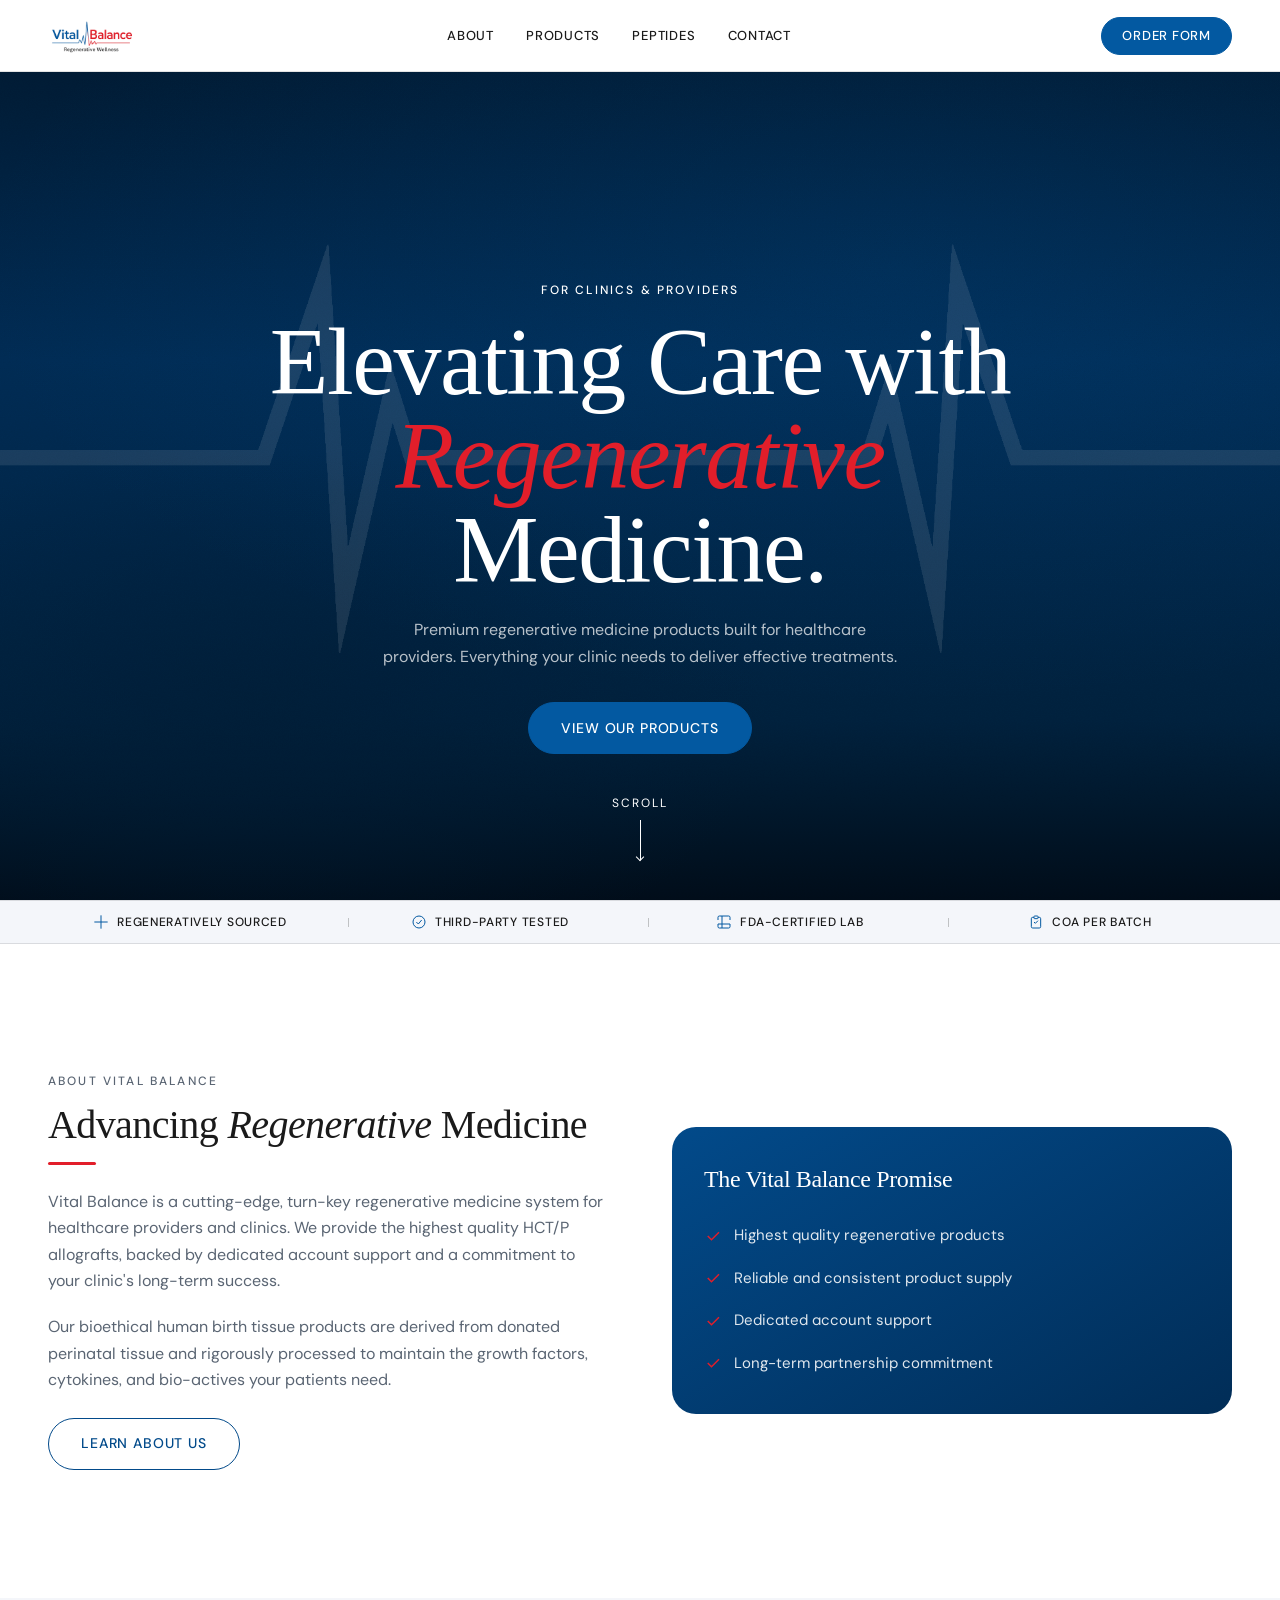
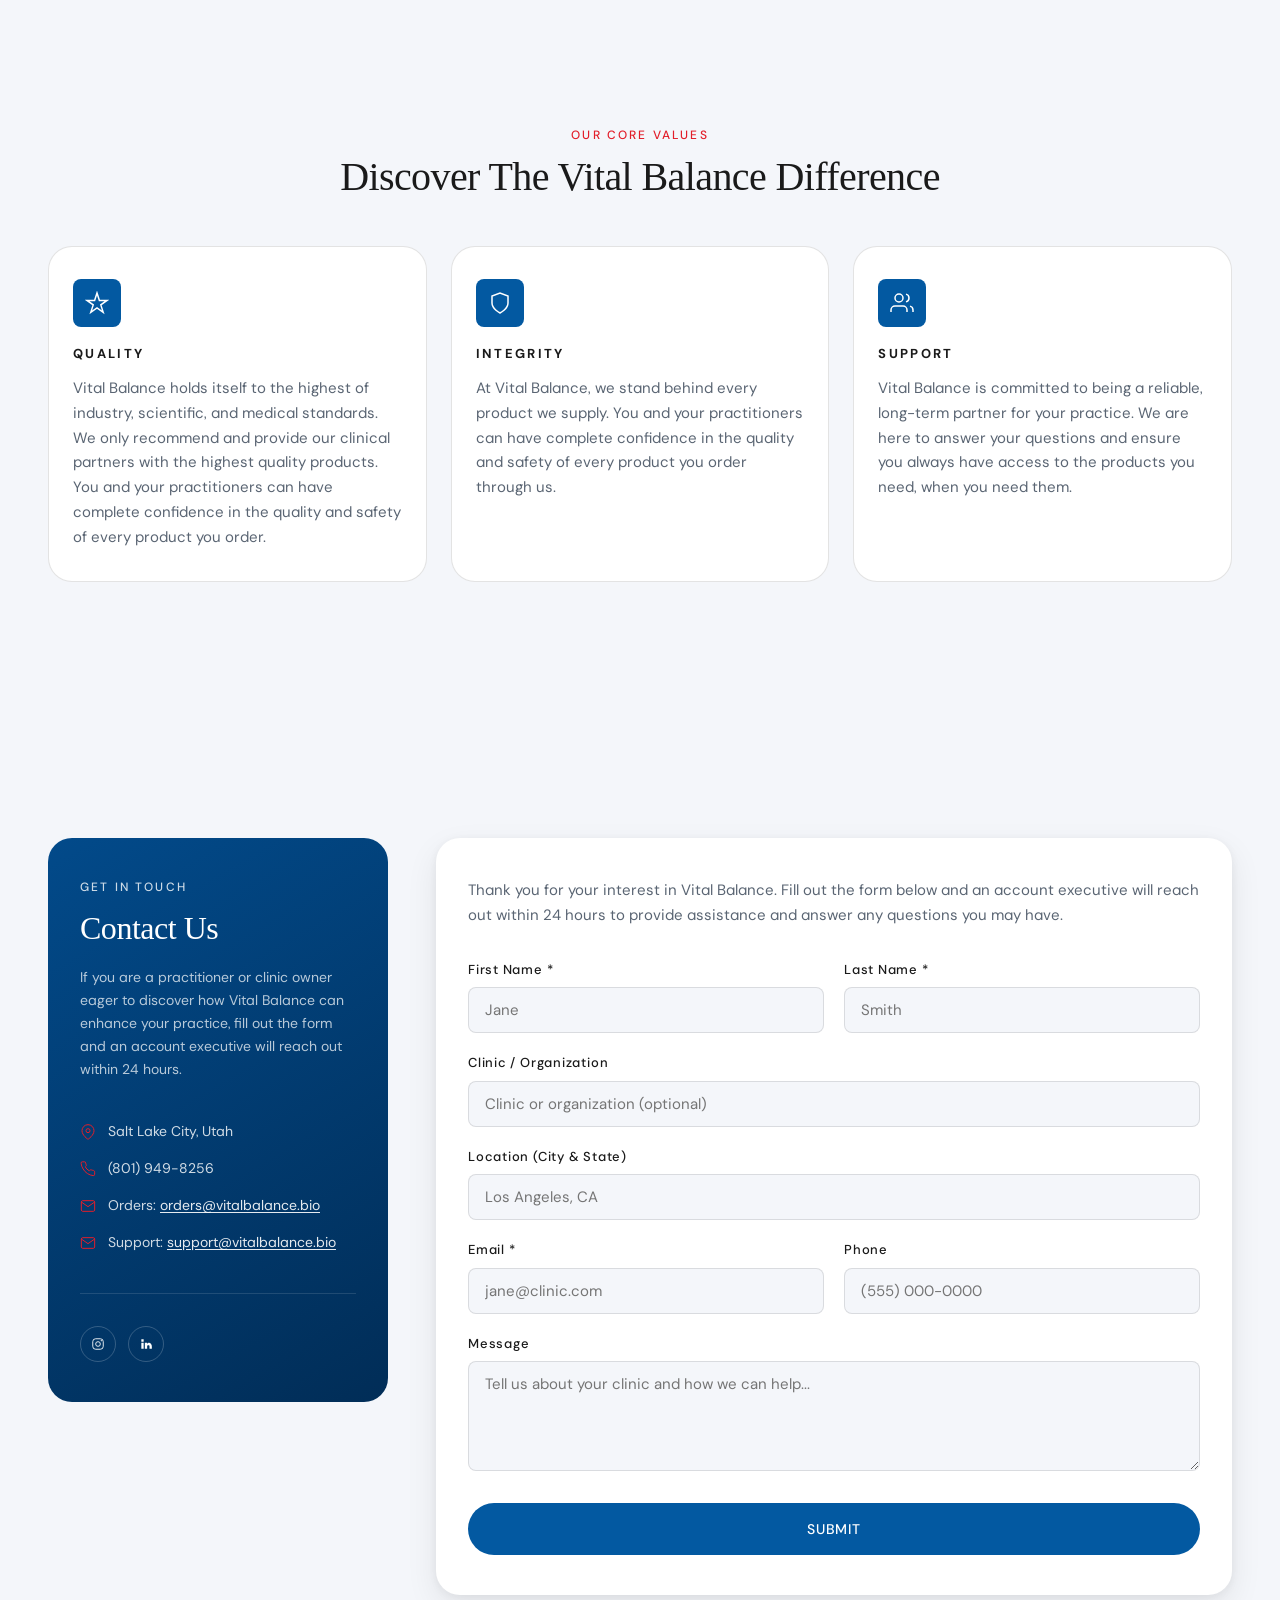
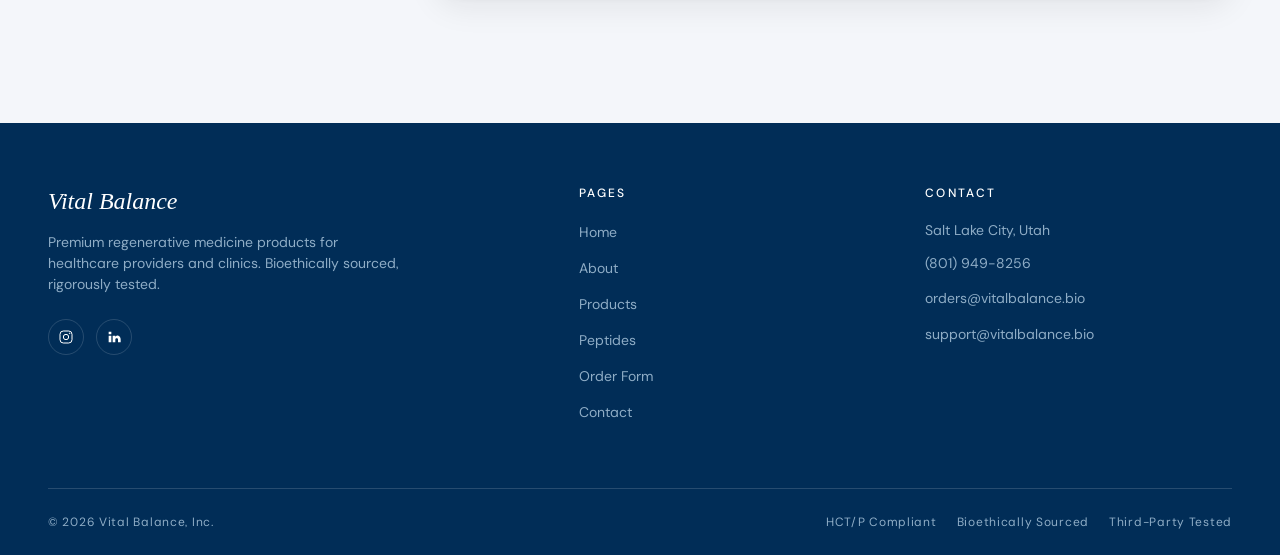
==== commit 508717cf: "Add Research Peptides page; fix contact form clinic fields - New vitalbalance-peptides.html with all" ====
--- a/vitalbalance-home.html
+++ b/vitalbalance-home.html
@@ -19,6 +19,7 @@
     <div class="nav__center">
       <a class="nav__link" href="vitalbalance-about.html">About</a>
       <a class="nav__link" href="vitalbalance-products.html">Products</a>
+      <a class="nav__link" href="vitalbalance-peptides.html">Peptides</a>
       <a class="nav__link" href="#contact">Contact</a>
     </div>
     <div class="nav__right">
@@ -36,6 +37,7 @@
     <a class="nav-overlay__cta" href="vitalbalance-order.html">Order Form</a>
     <a class="nav-overlay__link" href="vitalbalance-about.html">About</a>
     <a class="nav-overlay__link" href="vitalbalance-products.html">Products</a>
+    <a class="nav-overlay__link" href="vitalbalance-peptides.html">Peptides</a>
     <a class="nav-overlay__link" href="#contact">Contact</a>
   </div>
 
@@ -195,12 +197,12 @@
               </div>
             </div>
             <div class="contact-form__field">
-              <label for="cf-clinic">Clinic Name *</label>
-              <input type="text" id="cf-clinic" name="clinic_name" required placeholder="Advanced Regenerative Clinic" />
+              <label for="cf-clinic">Clinic / Organization</label>
+              <input type="text" id="cf-clinic" name="clinic_name" placeholder="Clinic or organization (optional)" />
             </div>
             <div class="contact-form__field">
-              <label for="cf-location">Clinic Location (City &amp; State) *</label>
-              <input type="text" id="cf-location" name="clinic_location" required placeholder="Los Angeles, CA" />
+              <label for="cf-location">Location (City &amp; State)</label>
+              <input type="text" id="cf-location" name="clinic_location" placeholder="Los Angeles, CA" />
             </div>
             <div class="contact-form__row">
               <div class="contact-form__field">
@@ -241,6 +243,7 @@
             <li><a href="vitalbalance-home.html">Home</a></li>
             <li><a href="vitalbalance-about.html">About</a></li>
             <li><a href="vitalbalance-products.html">Products</a></li>
+            <li><a href="vitalbalance-peptides.html">Peptides</a></li>
             <li><a href="vitalbalance-order.html">Order Form</a></li>
             <li><a href="#contact">Contact</a></li>
           </ul>
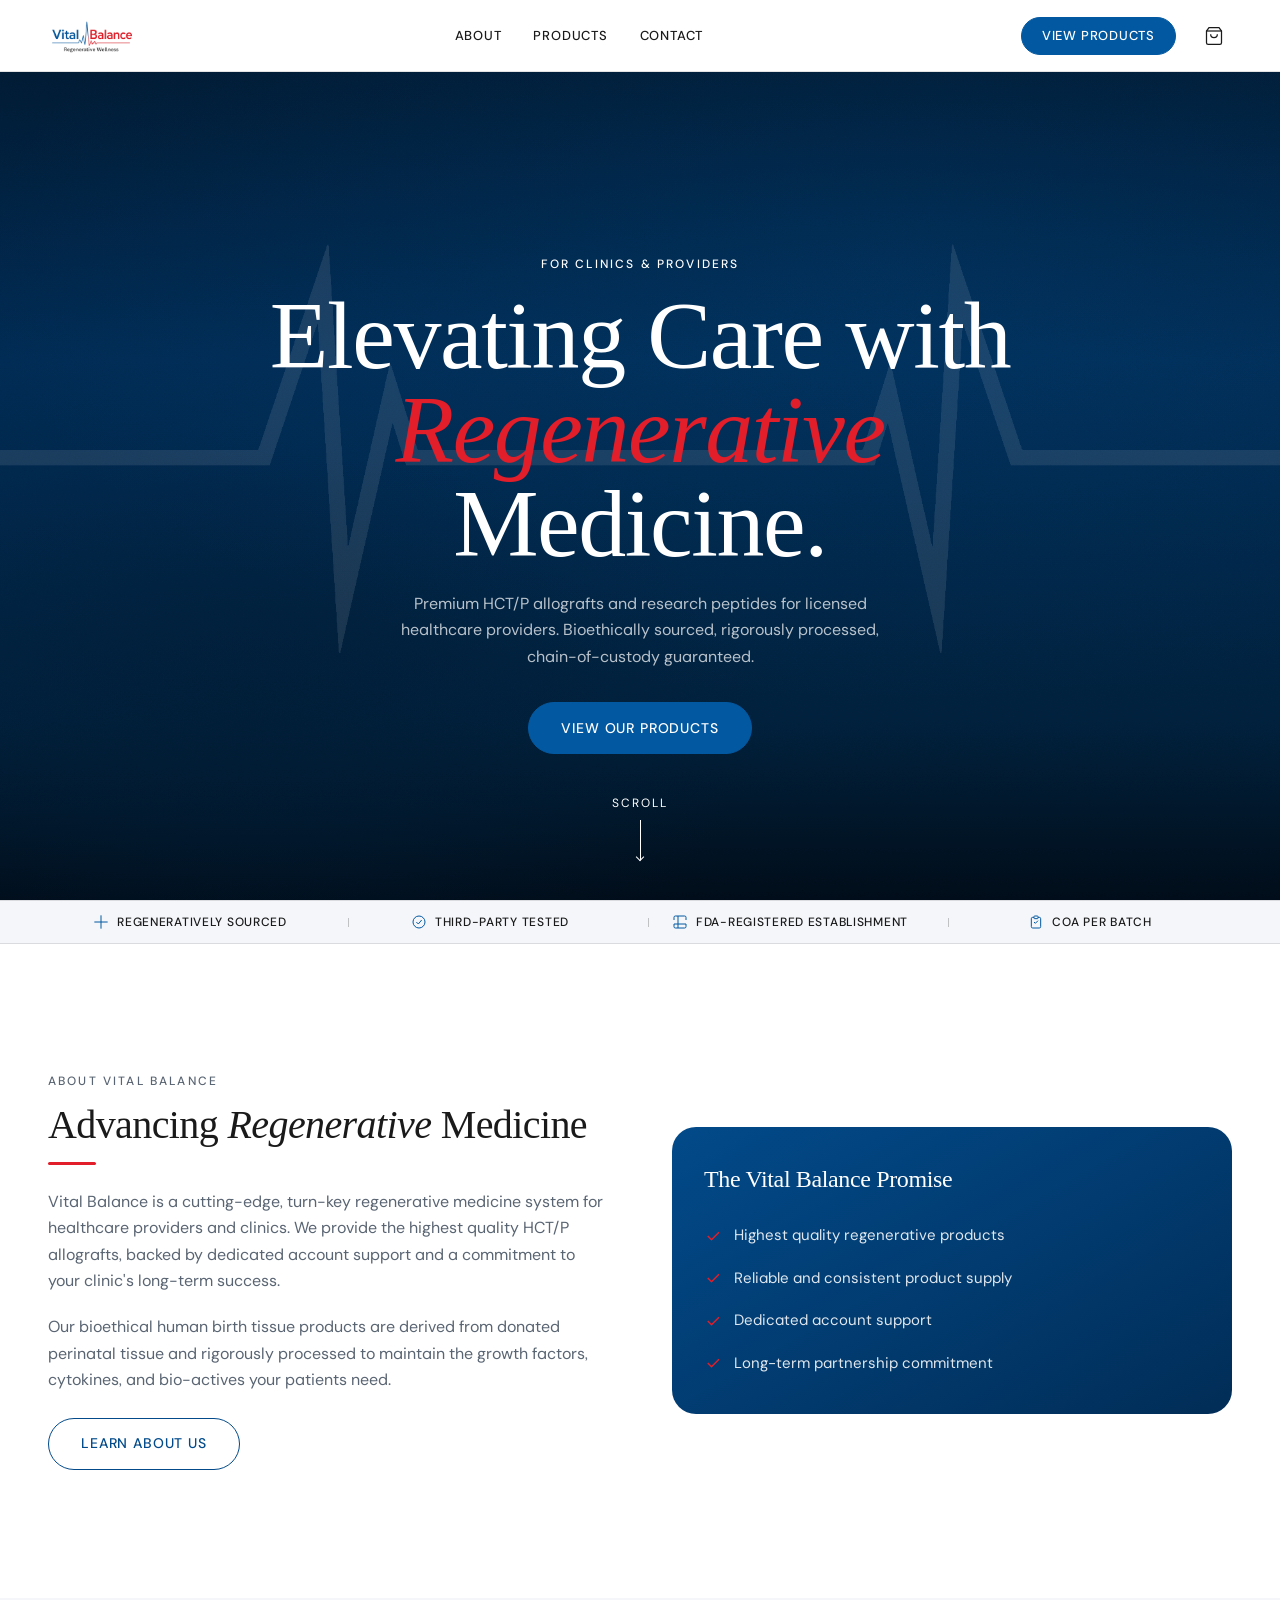
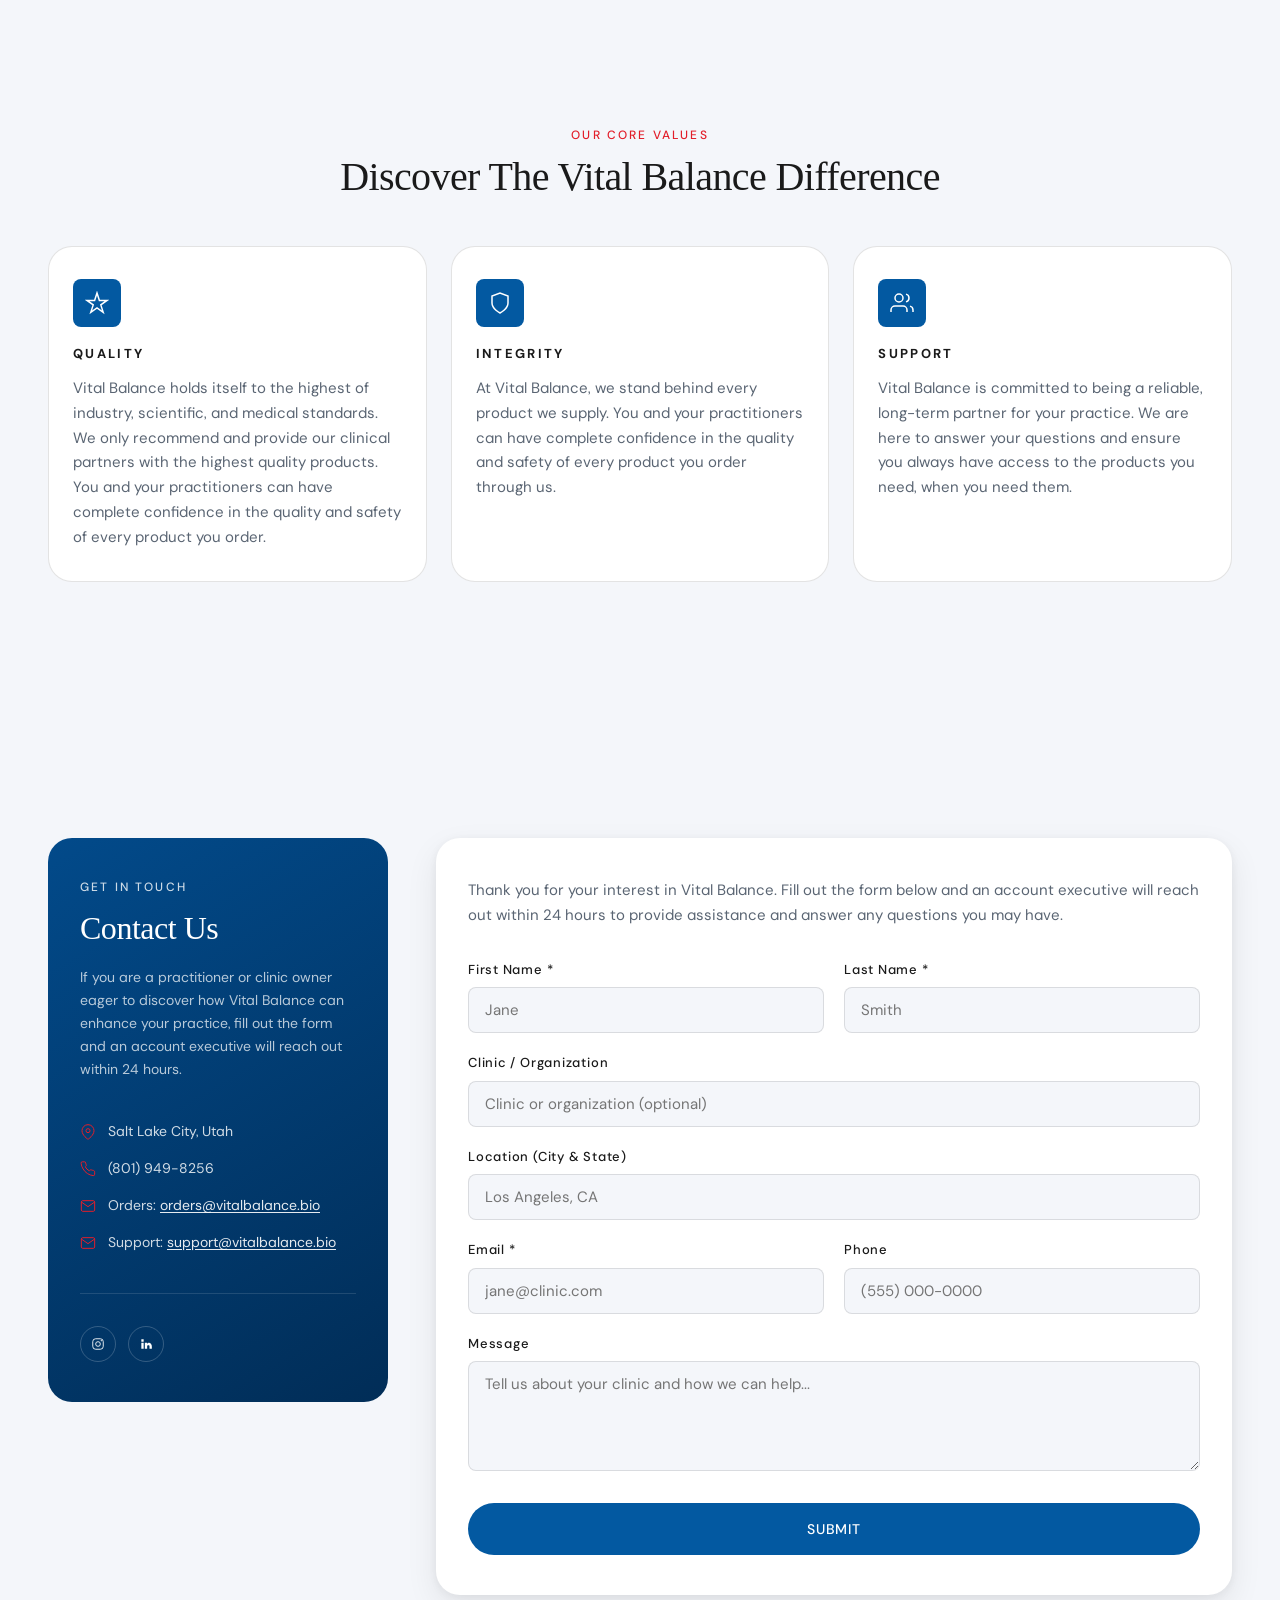
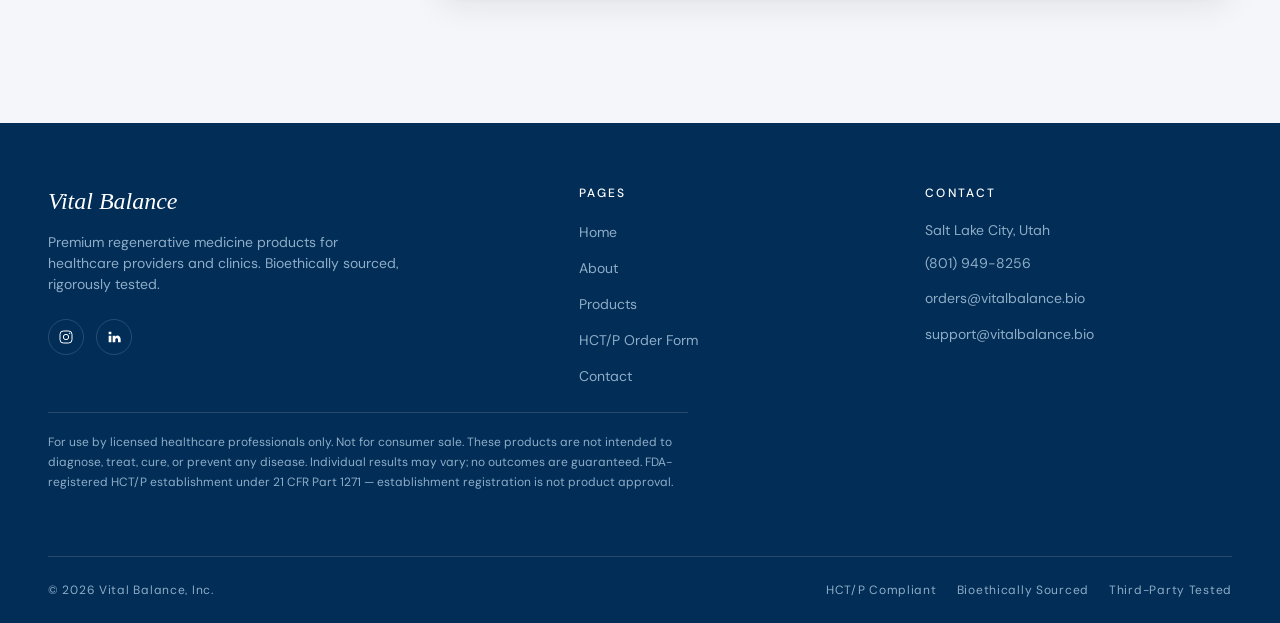
==== commit 82d5f4d0: "Redesign PLP with product card grid, category filters, and cart system - PLP: new product card grid " ====
--- a/vitalbalance-home.html
+++ b/vitalbalance-home.html
@@ -18,12 +18,15 @@
     </a>
     <div class="nav__center">
       <a class="nav__link" href="vitalbalance-about.html">About</a>
-      <a class="nav__link" href="vitalbalance-products.html">Products</a>
-      <a class="nav__link" href="vitalbalance-peptides.html">Peptides</a>
+      <a class="nav__link" href="vitalbalance-plp.html">Products</a>
       <a class="nav__link" href="#contact">Contact</a>
     </div>
     <div class="nav__right">
-      <a class="nav__cta" href="vitalbalance-order.html">Order Form</a>
+      <a class="nav__cta" href="vitalbalance-plp.html">View Products</a>
+      <a class="nav__cart" href="vitalbalance-plp.html" aria-label="View cart">
+        <svg width="20" height="20" viewBox="0 0 24 24" fill="none" stroke="currentColor" stroke-width="1.5"><path d="M6 2 3 6v14a2 2 0 0 0 2 2h14a2 2 0 0 0 2-2V6l-3-4z"/><line x1="3" y1="6" x2="21" y2="6"/><path d="M16 10a4 4 0 0 1-8 0"/></svg>
+        <span class="nav__cart-badge" id="cart-badge" hidden>0</span>
+      </a>
       <button class="nav__hamburger" aria-label="Open menu">
         <span></span><span></span><span></span>
       </button>
@@ -34,10 +37,9 @@
     <button class="nav-overlay__close" aria-label="Close menu">
       <svg width="22" height="22" viewBox="0 0 24 24" fill="none" stroke="currentColor" stroke-width="1.5"><path d="m6 6 12 12M18 6 6 18"/></svg>
     </button>
-    <a class="nav-overlay__cta" href="vitalbalance-order.html">Order Form</a>
+    <a class="nav-overlay__cta" href="vitalbalance-plp.html">View Products</a>
     <a class="nav-overlay__link" href="vitalbalance-about.html">About</a>
-    <a class="nav-overlay__link" href="vitalbalance-products.html">Products</a>
-    <a class="nav-overlay__link" href="vitalbalance-peptides.html">Peptides</a>
+    <a class="nav-overlay__link" href="vitalbalance-plp.html">Products</a>
     <a class="nav-overlay__link" href="#contact">Contact</a>
   </div>
 
@@ -58,9 +60,9 @@
             <em>Regenerative</em><br/>
             Medicine.
           </h1>
-          <p class="hero__sub">Premium regenerative medicine products built for healthcare providers. Everything your clinic needs to deliver effective treatments.</p>
+          <p class="hero__sub">Premium HCT/P allografts and research peptides for licensed healthcare providers. Bioethically sourced, rigorously processed, chain-of-custody guaranteed.</p>
           <div class="hero__ctas">
-            <a class="btn btn--primary" href="vitalbalance-products.html">View Our Products</a>
+            <a class="btn btn--primary" href="vitalbalance-plp.html">View Our Products</a>
           </div>
         </div>
         <div class="scroll-cue" aria-hidden="true">
@@ -76,7 +78,7 @@
         <div class="trust-bar__row">
           <div class="trust-bar__item"><svg class="trust-bar__icon" viewBox="0 0 24 24" fill="none" stroke="currentColor" stroke-width="1.5"><path d="M12 2v20M2 12h20" /></svg>Regeneratively Sourced</div>
           <div class="trust-bar__item"><svg class="trust-bar__icon" viewBox="0 0 24 24" fill="none" stroke="currentColor" stroke-width="1.5"><circle cx="12" cy="12" r="9"/><path d="m8 12 3 3 5-6"/></svg>Third-Party Tested</div>
-          <div class="trust-bar__item"><svg class="trust-bar__icon" viewBox="0 0 24 24" fill="none" stroke="currentColor" stroke-width="1.5"><path d="M9 3H5a2 2 0 0 0-2 2v4m6-6h10a2 2 0 0 1 2 2v4M9 3v18m0 0h10a2 2 0 0 0 2-2v-4M9 21H5a2 2 0 0 1-2-2v-4m0 0h18"/></svg>FDA-Certified Lab</div>
+          <div class="trust-bar__item"><svg class="trust-bar__icon" viewBox="0 0 24 24" fill="none" stroke="currentColor" stroke-width="1.5"><path d="M9 3H5a2 2 0 0 0-2 2v4m6-6h10a2 2 0 0 1 2 2v4M9 3v18m0 0h10a2 2 0 0 0 2-2v-4M9 21H5a2 2 0 0 1-2-2v-4m0 0h18"/></svg>FDA-Registered Establishment</div>
           <div class="trust-bar__item"><svg class="trust-bar__icon" viewBox="0 0 24 24" fill="none" stroke="currentColor" stroke-width="1.5"><path d="M9 5H7a2 2 0 0 0-2 2v12a2 2 0 0 0 2 2h10a2 2 0 0 0 2-2V7a2 2 0 0 0-2-2h-2"/><rect x="9" y="3" width="6" height="4" rx="1"/><path d="m9 12 2 2 4-4"/></svg>COA Per Batch</div>
         </div>
       </div>
@@ -242,9 +244,8 @@
           <ul class="footer__list">
             <li><a href="vitalbalance-home.html">Home</a></li>
             <li><a href="vitalbalance-about.html">About</a></li>
-            <li><a href="vitalbalance-products.html">Products</a></li>
-            <li><a href="vitalbalance-peptides.html">Peptides</a></li>
-            <li><a href="vitalbalance-order.html">Order Form</a></li>
+            <li><a href="vitalbalance-plp.html">Products</a></li>
+            <li><a href="vitalbalance-order.html">HCT/P Order Form</a></li>
             <li><a href="#contact">Contact</a></li>
           </ul>
         </div>
@@ -258,6 +259,7 @@
           </ul>
         </div>
       </div>
+      <p class="footer__disclaimer">For use by licensed healthcare professionals only. Not for consumer sale. These products are not intended to diagnose, treat, cure, or prevent any disease. Individual results may vary; no outcomes are guaranteed. FDA-registered HCT/P establishment under 21 CFR Part 1271 — establishment registration is not product approval.</p>
       <div class="footer__bottom">
         <span>© 2026 Vital Balance, Inc.</span>
         <div class="footer__certs">
--- a/components.css
+++ b/components.css
@@ -151,6 +151,40 @@
   background: currentColor; transition: var(--transition);
 }
 @media (min-width: 880px) { .nav__hamburger { display: none; } }
+
+/* Cart icon button */
+.nav__cart {
+  position: relative;
+  display: inline-flex;
+  align-items: center;
+  justify-content: center;
+  width: 36px; height: 36px;
+  background: none;
+  border: none;
+  border-radius: var(--radius-sm);
+  color: var(--charcoal);
+  cursor: pointer;
+  transition: color var(--dur) var(--ease);
+  flex-shrink: 0;
+}
+.nav__cart:hover { color: var(--sage); }
+.nav__cart-badge {
+  position: absolute;
+  top: 2px; right: 2px;
+  min-width: 16px; height: 16px;
+  background: var(--brown);
+  color: #fff;
+  border-radius: 8px;
+  font-size: 9px;
+  font-weight: 700;
+  display: flex;
+  align-items: center;
+  justify-content: center;
+  line-height: 1;
+  padding: 0 3px;
+  pointer-events: none;
+}
+.nav__cart-badge[hidden] { display: none; }
 
 /* Mobile overlay menu */
 .nav-overlay {
@@ -419,6 +453,16 @@
 }
 .footer__certs { display: flex; flex-wrap: wrap; gap: var(--sp-5); }
 
+.footer__disclaimer {
+  margin-top: var(--sp-6);
+  padding-top: var(--sp-5);
+  border-top: 1px solid var(--border-on-dark);
+  font-size: var(--fs-12);
+  color: var(--fg-on-dark-mute);
+  line-height: var(--lh-relaxed);
+  max-width: 80ch;
+}
+
 /* ---------- PRODUCT CARD ---------------------------------- */
 /* Used on Home featured grid + PLP grid + PDP related row */
 .product-card {
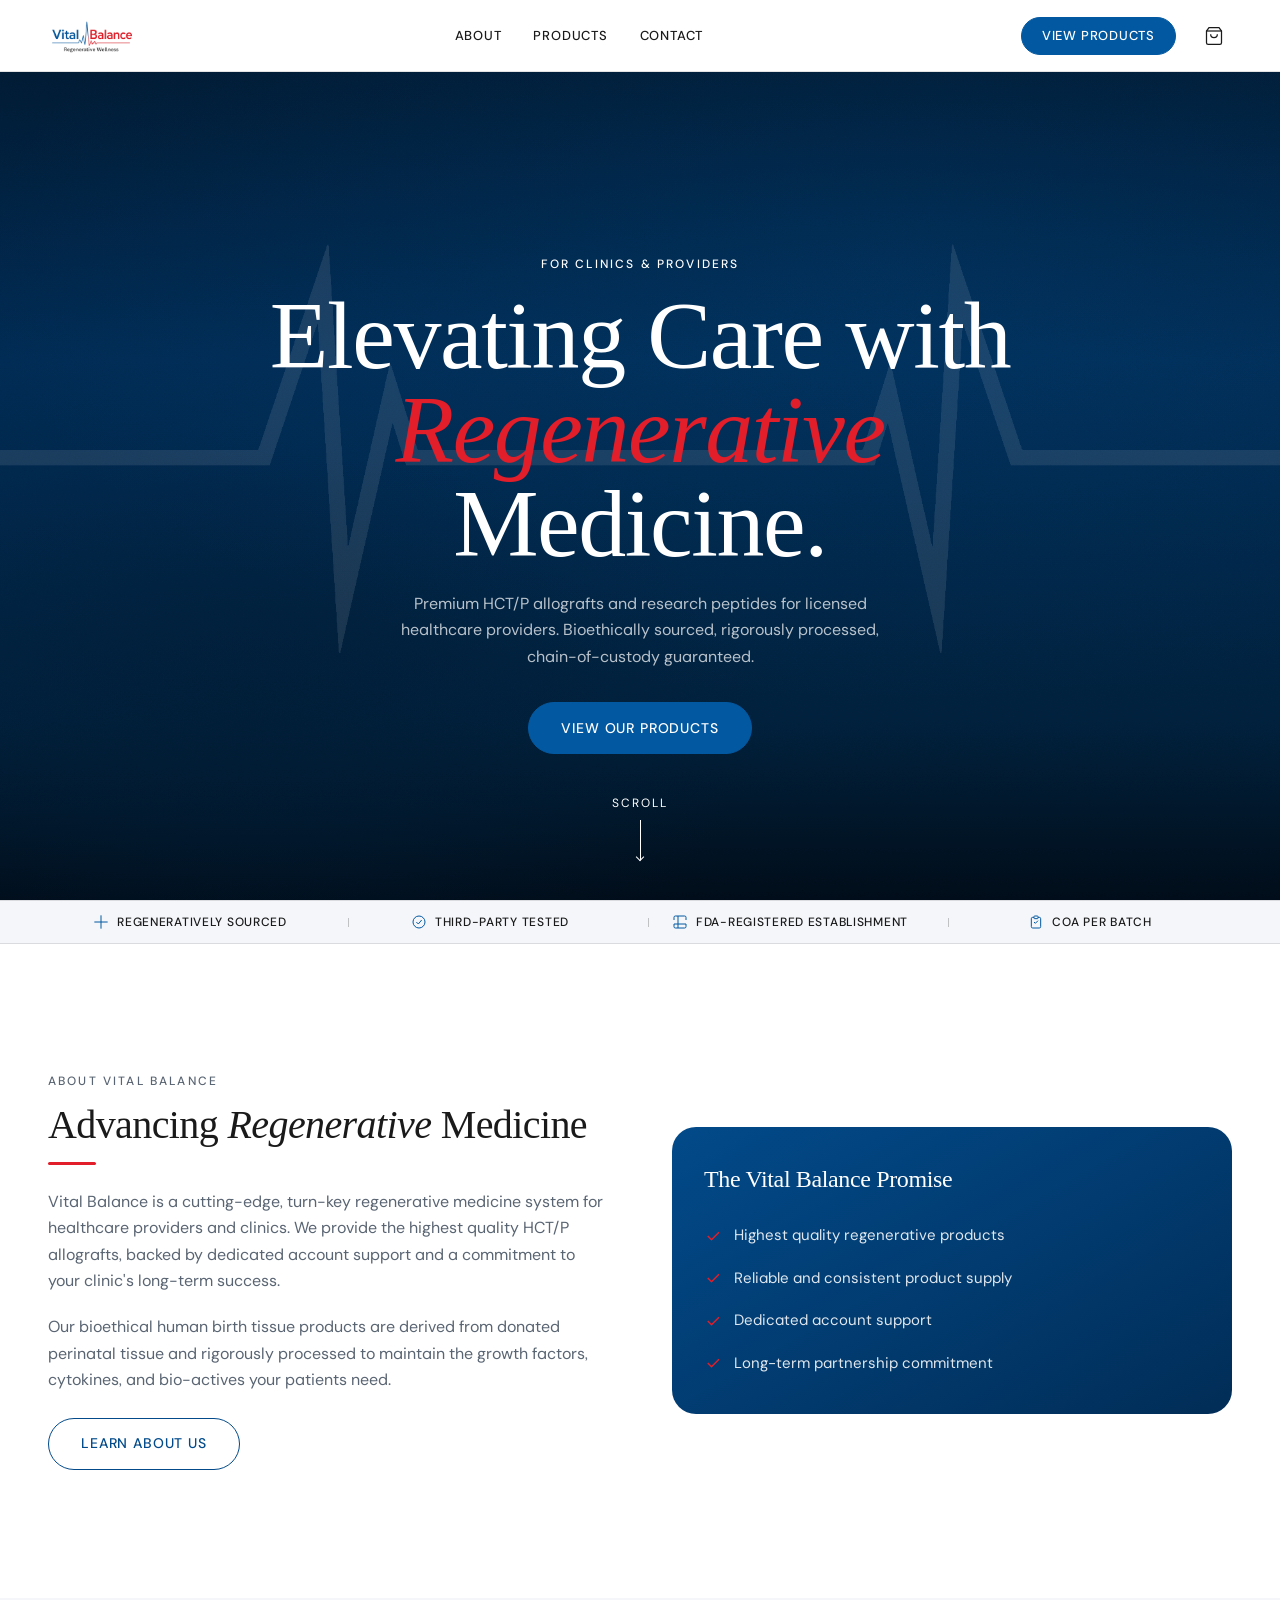
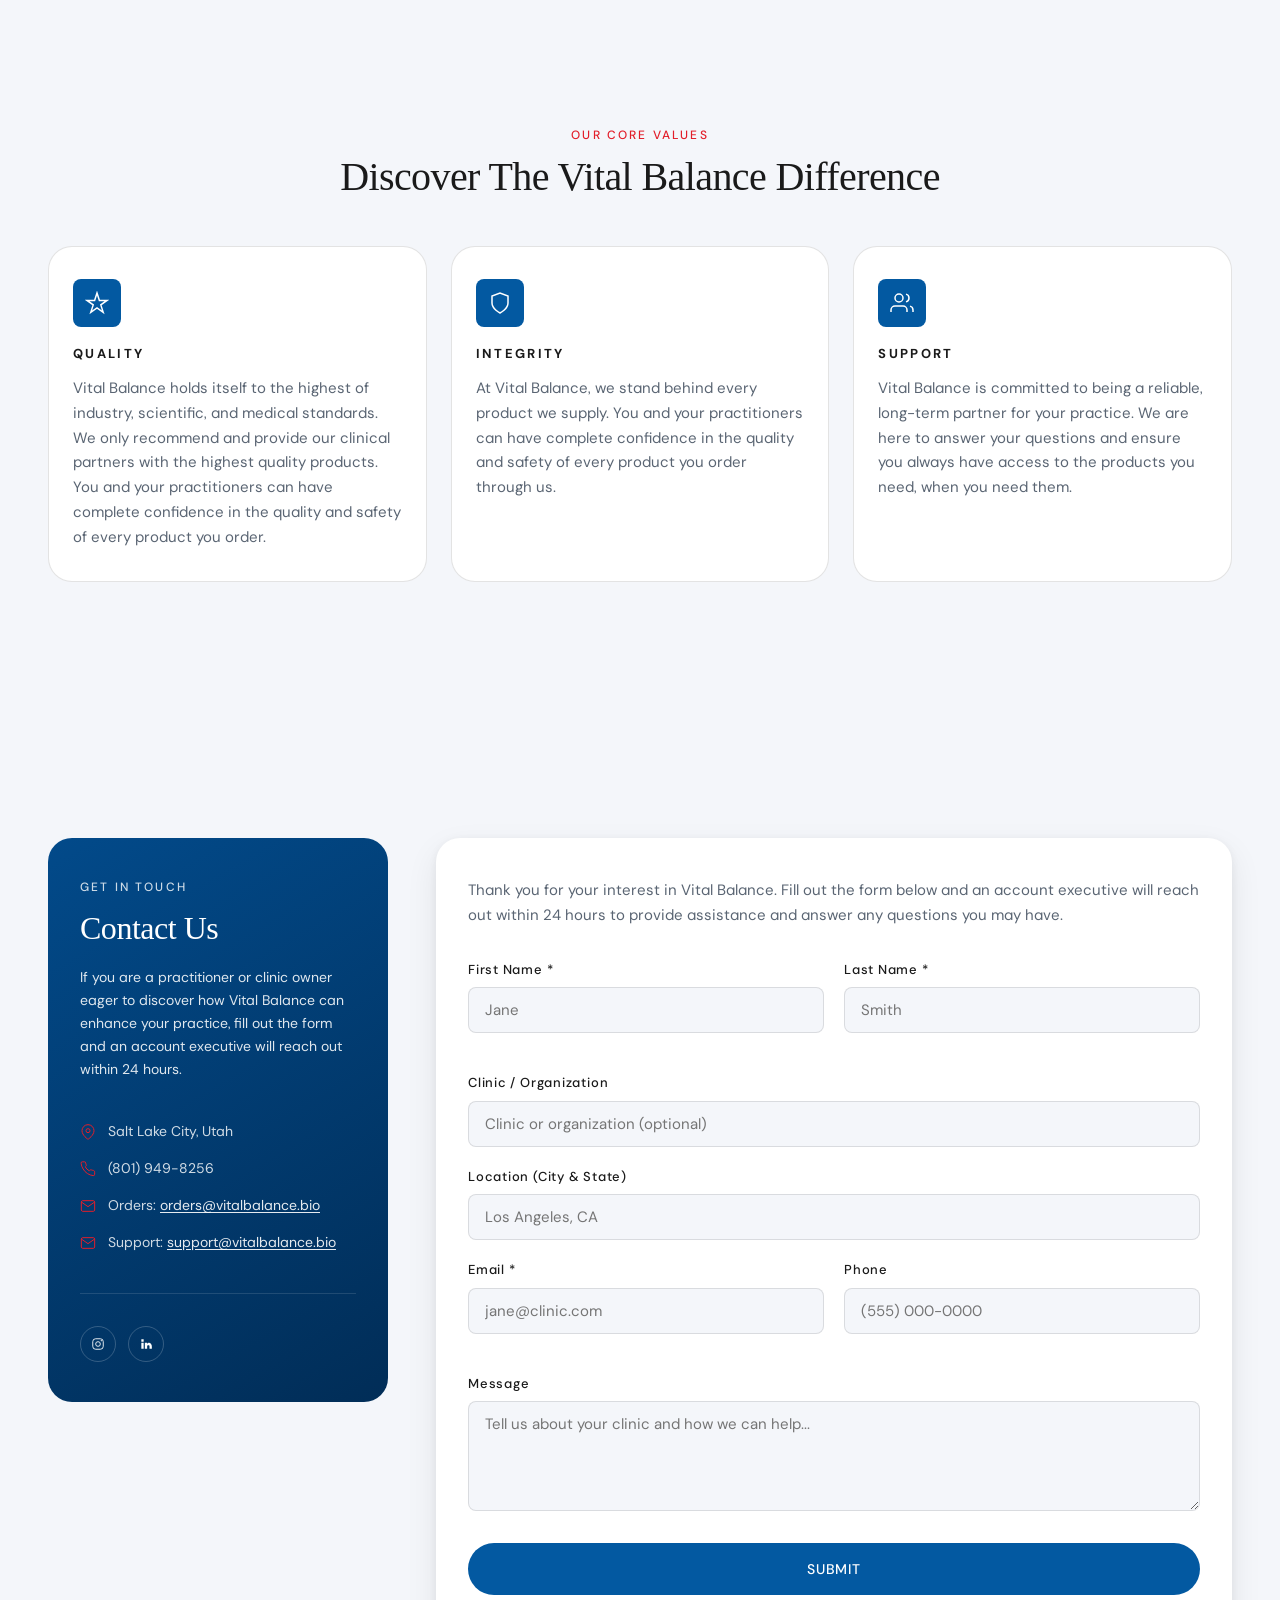
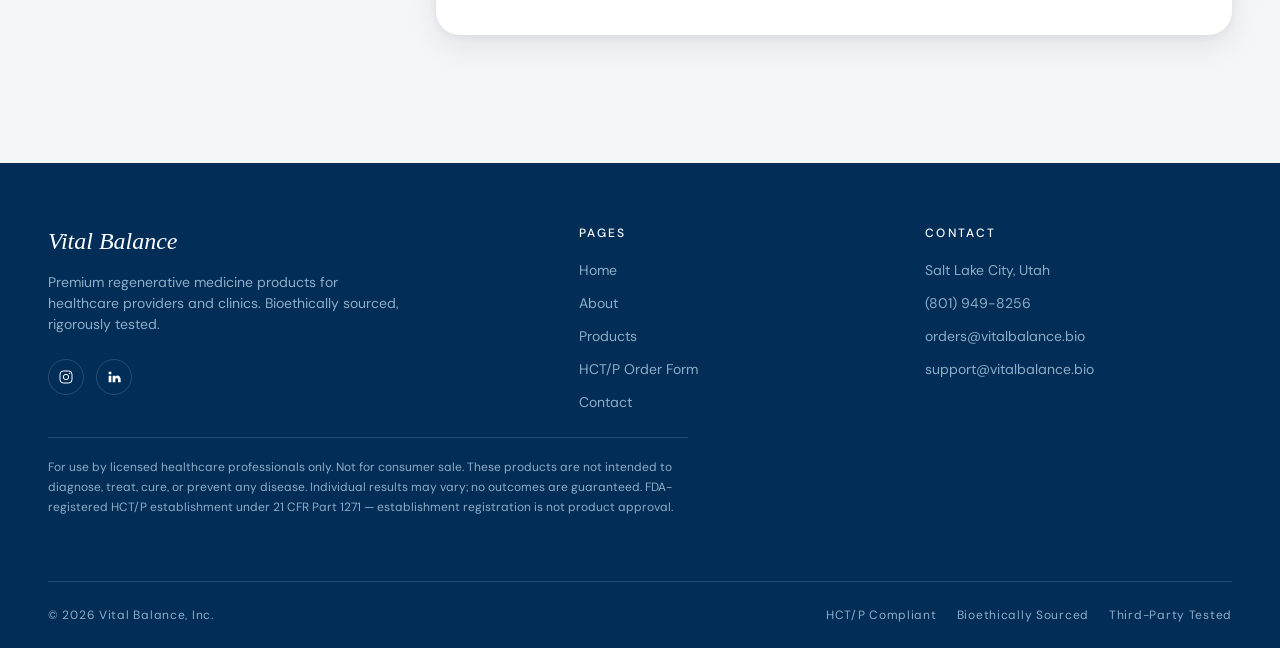
==== commit 04b29884: "Fix accessibility and UX audit: focus trap, form errors, contrast, transitions - Skip link: fix unde" ====
--- a/vitalbalance-home.html
+++ b/vitalbalance-home.html
@@ -4,16 +4,18 @@
   <meta charset="utf-8" />
   <meta name="viewport" content="width=device-width, initial-scale=1" />
   <title>Vital Balance — Regenerative Medicine Products for Healthcare Providers</title>
-  <meta name="description" content="Premium HCT/P allografts for licensed healthcare providers and clinics. Bioethically sourced, FDA-certified lab tested, chain-of-custody guaranteed." />
+  <meta name="description" content="Premium HCT/P allografts for licensed healthcare providers and clinics. Bioethically sourced, processed in an FDA-registered establishment, chain-of-custody guaranteed." />
   <link rel="stylesheet" href="colors_and_type.css" />
   <link rel="stylesheet" href="components.css" />
   <link rel="stylesheet" href="home.css" />
 </head>
 <body>
 
+  <a class="skip-link" href="#main-content">Skip to main content</a>
+
   <!-- ============== NAV (shared) ============== -->
   <nav class="nav" aria-label="Primary">
-    <a class="nav__brand" href="vitalbalance-home.html">
+    <a class="nav__brand" href="vitalbalance-home.html" aria-label="Home">
       <img class="nav__logo" src="asset/vital_balance_logo_no_bg.jpg" alt="Vital Balance" />
     </a>
     <div class="nav__center">
@@ -33,7 +35,7 @@
     </div>
   </nav>
 
-  <div class="nav-overlay" aria-hidden="true">
+  <div class="nav-overlay" aria-hidden="true" aria-modal="true" role="dialog" aria-label="Navigation menu">
     <button class="nav-overlay__close" aria-label="Close menu">
       <svg width="22" height="22" viewBox="0 0 24 24" fill="none" stroke="currentColor" stroke-width="1.5"><path d="m6 6 12 12M18 6 6 18"/></svg>
     </button>
@@ -43,7 +45,7 @@
     <a class="nav-overlay__link" href="#contact">Contact</a>
   </div>
 
-  <main>
+  <main id="main-content">
     <!-- ============== HERO ============== -->
     <section class="hero" aria-labelledby="hero-h">
       <div class="hero__pulse-wrap" aria-hidden="true">
@@ -187,41 +189,111 @@
         </div>
         <div class="contact-form-card reveal">
           <p class="contact-form-card__intro">Thank you for your interest in Vital Balance. Fill out the form below and an account executive will reach out within 24 hours to provide assistance and answer any questions you may have.</p>
-          <form onsubmit="event.preventDefault(); this.querySelector('.contact-form__submit').textContent='Submitted. We\'ll be in touch!'">
+          <div class="contact-form__success" id="cf-success" role="status" aria-live="polite" hidden>
+            <svg width="20" height="20" viewBox="0 0 24 24" fill="none" stroke="currentColor" stroke-width="2"><circle cx="12" cy="12" r="10"/><path d="m8 12 3 3 5-6"/></svg>
+            Submitted — we'll be in touch within 24 hours.
+          </div>
+          <form id="contact-form" novalidate>
             <div class="contact-form__row">
               <div class="contact-form__field">
-                <label for="cf-first">First Name *</label>
-                <input type="text" id="cf-first" name="first_name" required placeholder="Jane" />
+                <label for="cf-first">First Name <span aria-hidden="true">*</span></label>
+                <input type="text" id="cf-first" name="first_name" required autocomplete="given-name"
+                  aria-required="true" aria-describedby="cf-first-err" placeholder="Jane" />
+                <span class="contact-form__error" id="cf-first-err" role="alert"></span>
               </div>
               <div class="contact-form__field">
-                <label for="cf-last">Last Name *</label>
-                <input type="text" id="cf-last" name="last_name" required placeholder="Smith" />
+                <label for="cf-last">Last Name <span aria-hidden="true">*</span></label>
+                <input type="text" id="cf-last" name="last_name" required autocomplete="family-name"
+                  aria-required="true" aria-describedby="cf-last-err" placeholder="Smith" />
+                <span class="contact-form__error" id="cf-last-err" role="alert"></span>
               </div>
             </div>
             <div class="contact-form__field">
               <label for="cf-clinic">Clinic / Organization</label>
-              <input type="text" id="cf-clinic" name="clinic_name" placeholder="Clinic or organization (optional)" />
+              <input type="text" id="cf-clinic" name="clinic_name" autocomplete="organization"
+                placeholder="Clinic or organization (optional)" />
             </div>
             <div class="contact-form__field">
               <label for="cf-location">Location (City &amp; State)</label>
-              <input type="text" id="cf-location" name="clinic_location" placeholder="Los Angeles, CA" />
+              <input type="text" id="cf-location" name="clinic_location" autocomplete="address-level2"
+                placeholder="Los Angeles, CA" />
             </div>
             <div class="contact-form__row">
               <div class="contact-form__field">
-                <label for="cf-email">Email *</label>
-                <input type="email" id="cf-email" name="email" required placeholder="jane@clinic.com" />
+                <label for="cf-email">Email <span aria-hidden="true">*</span></label>
+                <input type="email" id="cf-email" name="email" required autocomplete="email"
+                  aria-required="true" aria-describedby="cf-email-err" placeholder="jane@clinic.com" />
+                <span class="contact-form__error" id="cf-email-err" role="alert"></span>
               </div>
               <div class="contact-form__field">
                 <label for="cf-phone">Phone</label>
-                <input type="tel" id="cf-phone" name="phone" placeholder="(555) 000-0000" />
+                <input type="tel" id="cf-phone" name="phone" autocomplete="tel"
+                  placeholder="(555) 000-0000" />
               </div>
             </div>
             <div class="contact-form__field">
               <label for="cf-message">Message</label>
-              <textarea id="cf-message" name="message" placeholder="Tell us about your clinic and how we can help..."></textarea>
+              <textarea id="cf-message" name="message" autocomplete="off"
+                placeholder="Tell us about your clinic and how we can help..."></textarea>
             </div>
             <button type="submit" class="contact-form__submit">Submit</button>
           </form>
+          <script>
+            (function () {
+              var form = document.getElementById("contact-form");
+              var success = document.getElementById("cf-success");
+              function showError(input, msgId, msg) {
+                var el = document.getElementById(msgId);
+                if (el) { el.textContent = msg; }
+                input.setAttribute("aria-invalid", "true");
+                input.closest(".contact-form__field").classList.add("contact-form__field--error");
+              }
+              function clearError(input, msgId) {
+                var el = document.getElementById(msgId);
+                if (el) { el.textContent = ""; }
+                input.removeAttribute("aria-invalid");
+                input.closest(".contact-form__field").classList.remove("contact-form__field--error");
+              }
+              ["cf-first","cf-last","cf-email"].forEach(function(id) {
+                var input = document.getElementById(id);
+                if (!input) return;
+                var errId = id + "-err";
+                input.addEventListener("blur", function() {
+                  if (input.validity.valueMissing) {
+                    showError(input, errId, "This field is required.");
+                  } else if (input.validity.typeMismatch) {
+                    showError(input, errId, "Please enter a valid email address.");
+                  } else {
+                    clearError(input, errId);
+                  }
+                });
+                input.addEventListener("input", function() {
+                  if (input.getAttribute("aria-invalid") === "true" && input.validity.valid) {
+                    clearError(input, errId);
+                  }
+                });
+              });
+              form.addEventListener("submit", function(e) {
+                e.preventDefault();
+                var valid = true;
+                [["cf-first","cf-first-err"],["cf-last","cf-last-err"],["cf-email","cf-email-err"]].forEach(function(pair) {
+                  var input = document.getElementById(pair[0]);
+                  if (!input.validity.valid) {
+                    valid = false;
+                    var msg = input.validity.valueMissing ? "This field is required." : "Please enter a valid email address.";
+                    showError(input, pair[1], msg);
+                  }
+                });
+                if (!valid) {
+                  var firstErr = form.querySelector("[aria-invalid='true']");
+                  if (firstErr) firstErr.focus();
+                  return;
+                }
+                form.hidden = true;
+                success.hidden = false;
+              });
+            })();
+          </script>
         </div>
       </div>
     </div>
@@ -252,8 +324,8 @@
         <div class="footer__col">
           <h4>Contact</h4>
           <ul class="footer__list">
-            <li style="color: var(--fg-on-dark-mute); font-size: var(--fs-14);">Salt Lake City, Utah</li>
-            <li style="color: var(--fg-on-dark-mute); font-size: var(--fs-14);">(801) 949-8256</li>
+            <li>Salt Lake City, Utah</li>
+            <li>(801) 949-8256</li>
             <li><a href="mailto:orders@vitalbalance.bio">orders@vitalbalance.bio</a></li>
             <li><a href="mailto:support@vitalbalance.bio">support@vitalbalance.bio</a></li>
           </ul>
--- a/colors_and_type.css
+++ b/colors_and_type.css
@@ -80,6 +80,7 @@
   --font-body:    "DM Sans", "Plus Jakarta Sans", -apple-system, BlinkMacSystemFont, "Segoe UI", sans-serif;
 
   /* Modular scale, mobile-first; pages override --step-*-fluid via clamp */
+  --fs-11: 0.6875rem;
   --fs-12: 0.75rem;
   --fs-13: 0.8125rem;
   --fs-14: 0.875rem;
@@ -130,6 +131,7 @@
   --radius-xs: 2px;
   --radius-sm: 4px;
   --radius:    8px;
+  --radius-md: 12px;
   --radius-lg: 16px;
   --radius-xl: 24px;
   --radius-pill: 999px;
--- a/components.css
+++ b/components.css
@@ -2,6 +2,22 @@
    Vital Balance — Shared Components
    Buttons, Nav, Footer, Trust bar, Product card, Forms, Badges
    ============================================================ */
+
+/* Skip to main content */
+.skip-link {
+  position: absolute;
+  top: 0; left: 0;
+  padding: var(--sp-3) var(--sp-5);
+  background: var(--sage);
+  color: #fff;
+  font-size: var(--fs-14);
+  font-weight: 600;
+  z-index: 9999;
+  transform: translateY(-100%);
+  transition: transform 0.15s ease;
+  border-radius: 0 0 var(--radius) 0;
+}
+.skip-link:focus { transform: translateY(0); }
 
 /* ---------- BUTTONS ---------------------------------------- */
 .btn {
@@ -19,7 +35,7 @@
   border-radius: var(--radius-pill);
   border: 1px solid transparent;
   cursor: pointer;
-  transition: var(--transition);
+  transition: background var(--dur) var(--ease), border-color var(--dur) var(--ease), color var(--dur) var(--ease), transform var(--dur) var(--ease), box-shadow var(--dur) var(--ease);
   white-space: nowrap;
   user-select: none;
 }
@@ -175,7 +191,7 @@
   background: var(--brown);
   color: #fff;
   border-radius: 8px;
-  font-size: 9px;
+  font-size: 10px;
   font-weight: 700;
   display: flex;
   align-items: center;
@@ -295,7 +311,7 @@
 }
 .contact-info__desc {
   font-size: var(--fs-14);
-  color: rgba(255, 255, 255, 0.72);
+  color: rgba(255, 255, 255, 0.88);
   line-height: var(--lh-relaxed);
   margin-bottom: var(--sp-10);
 }
@@ -377,6 +393,33 @@
   background: var(--white);
 }
 .contact-form__field textarea { min-height: 110px; resize: vertical; }
+.contact-form__error {
+  display: block;
+  font-size: var(--fs-12);
+  color: #C0392B;
+  min-height: 1em;
+}
+.contact-form__field--error input,
+.contact-form__field--error textarea {
+  border-color: #C0392B;
+  box-shadow: 0 0 0 3px rgba(192, 57, 43, 0.1);
+}
+.contact-form__success {
+  display: flex;
+  align-items: center;
+  gap: var(--sp-3);
+  background: #EAF7EF;
+  border: 1px solid #27AE60;
+  border-radius: var(--radius);
+  padding: var(--sp-4) var(--sp-5);
+  color: #1E8449;
+  font-size: var(--fs-15);
+  font-weight: 500;
+  margin-bottom: var(--sp-6);
+}
+.contact-form__success svg { flex-shrink: 0; }
+.contact-form__success[hidden] { display: none; }
+
 .contact-form__submit {
   width: 100%;
   height: 52px;
@@ -438,6 +481,7 @@
   margin-bottom: var(--sp-5);
 }
 .footer__list { list-style: none; padding: 0; margin: 0; display: flex; flex-direction: column; gap: var(--sp-3); }
+.footer__list li { color: var(--fg-on-dark-mute); font-size: var(--fs-14); }
 .footer__list a { color: var(--fg-on-dark-mute); font-size: var(--fs-14); }
 .footer__list a:hover { color: var(--cream); }
 
@@ -525,7 +569,7 @@
   border-radius: var(--radius-pill);
   display: inline-flex; align-items: center; justify-content: center;
   color: var(--charcoal);
-  transition: var(--transition);
+  transition: background var(--dur) var(--ease), transform var(--dur) var(--ease);
 }
 .product-card__wishlist:hover { background: var(--cream); transform: scale(1.06); }
 .product-card__wishlist svg { width: 16px; height: 16px; transition: var(--transition); }
@@ -541,10 +585,19 @@
   transition: opacity var(--dur) var(--ease-out), transform var(--dur) var(--ease-out);
   pointer-events: none;
 }
-.product-card:hover .product-card__drawer {
+.product-card:hover .product-card__drawer,
+.product-card:focus-within .product-card__drawer {
   opacity: 1;
   transform: translateY(0);
   pointer-events: auto;
+}
+/* On touch-only devices (no hover), always show the action drawer */
+@media (hover: none) {
+  .product-card .product-card__drawer {
+    opacity: 1;
+    transform: translateY(0);
+    pointer-events: auto;
+  }
 }
 .product-card__drawer .btn { flex: 1; height: 40px; font-size: var(--fs-12); }
 
@@ -737,7 +790,7 @@
   border: 1px solid var(--border);
   border-radius: var(--radius-xl);
   padding: var(--sp-8) var(--sp-6);
-  transition: var(--transition);
+  transition: box-shadow var(--dur) var(--ease), transform var(--dur) var(--ease);
 }
 .value-card:hover {
   box-shadow: var(--shadow-card);
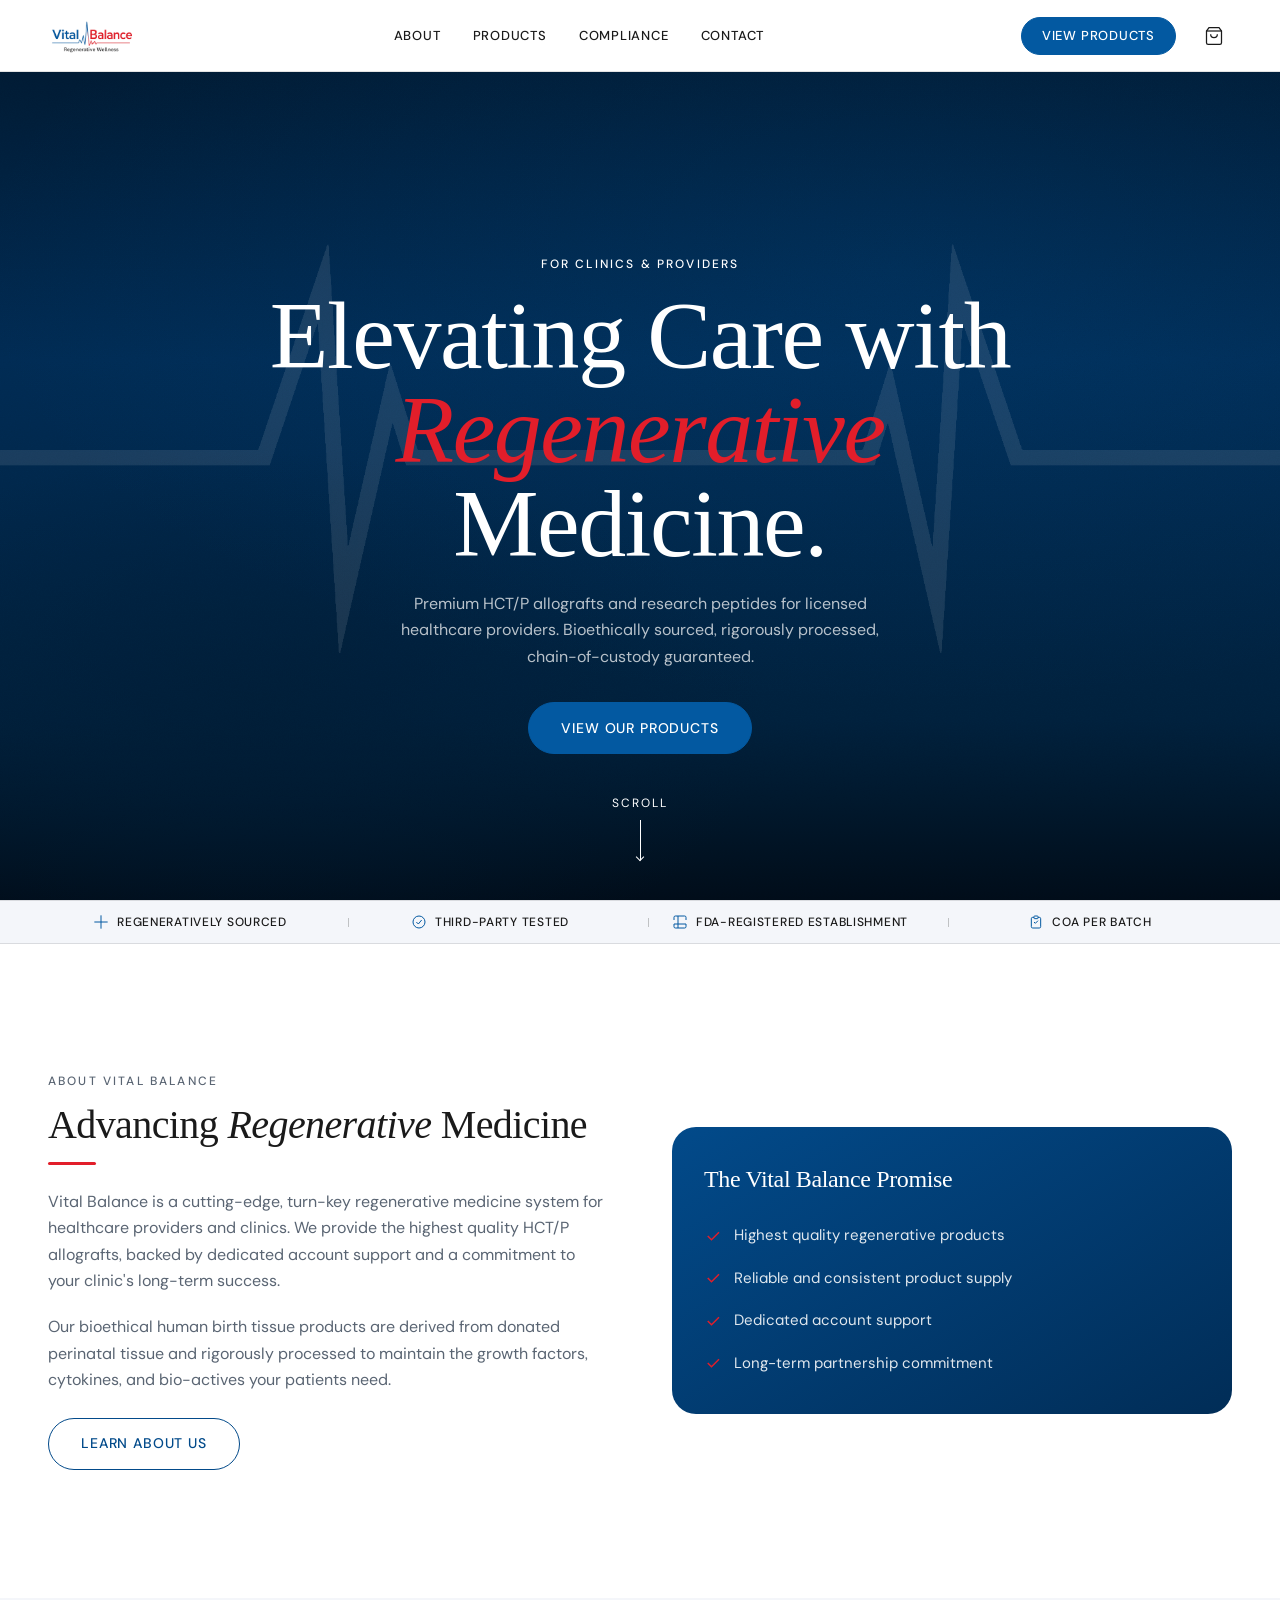
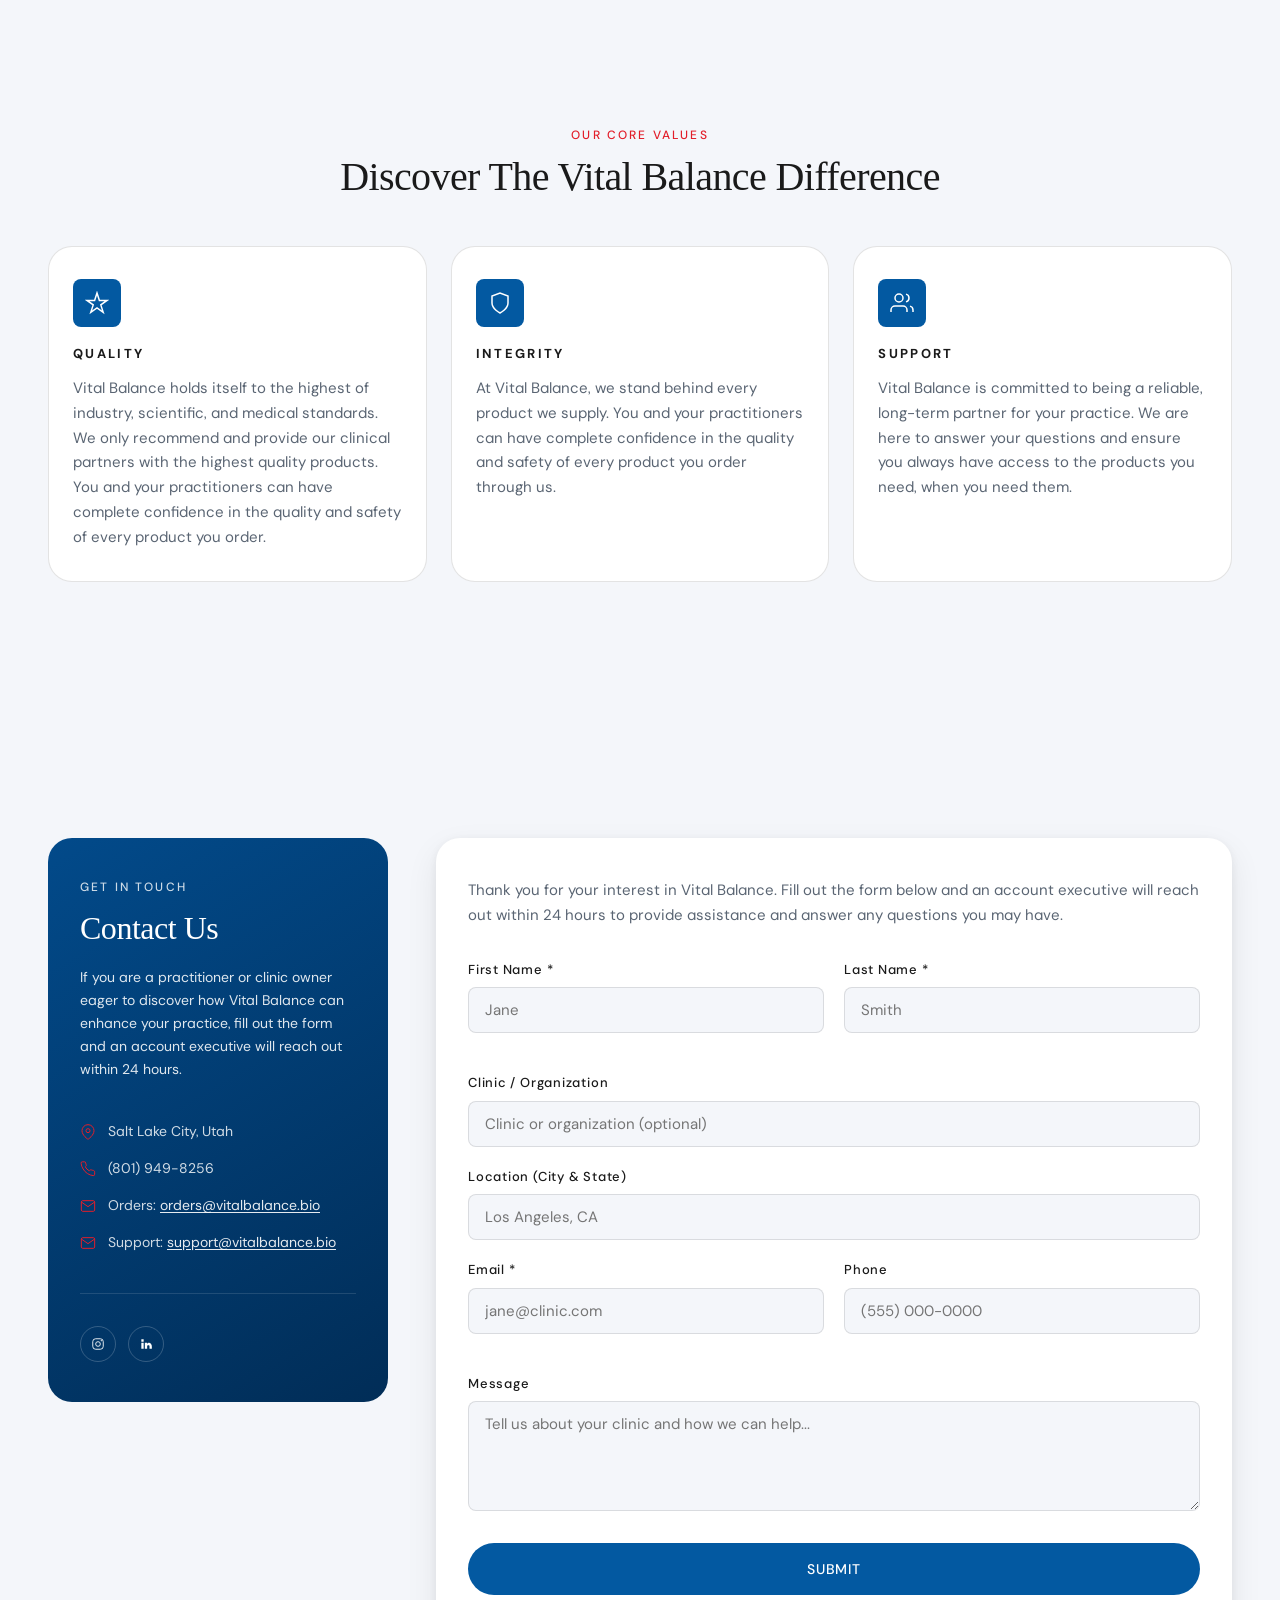
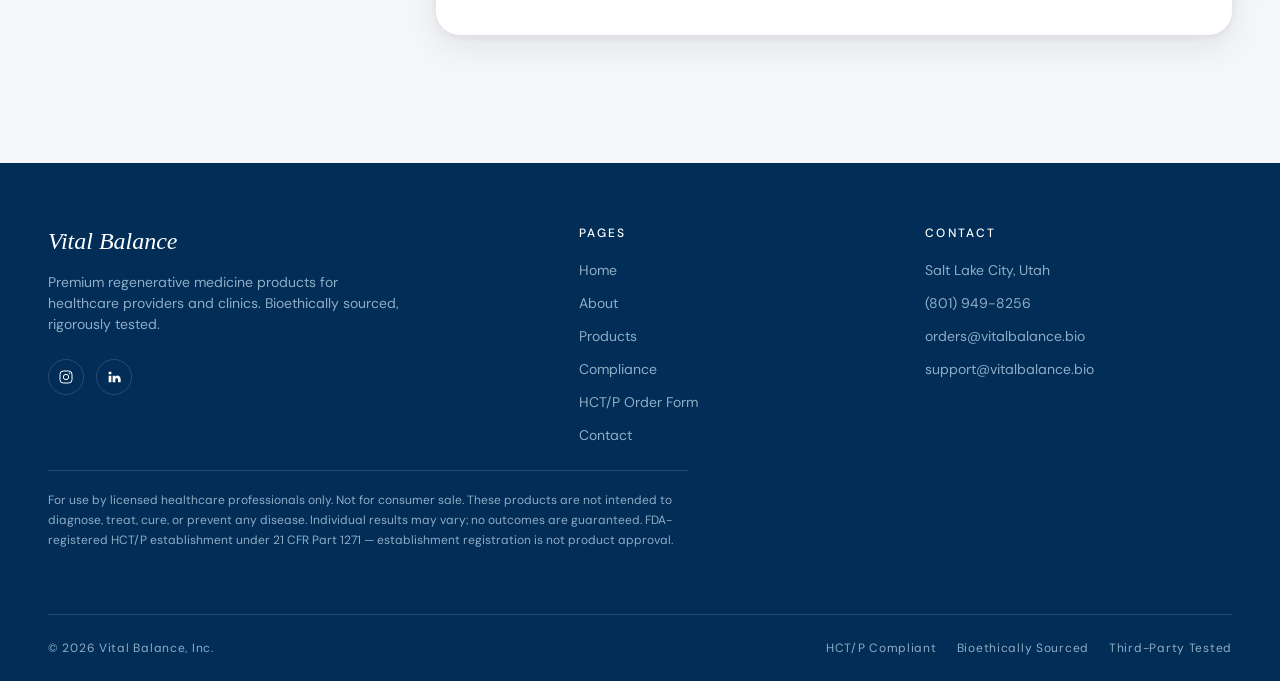
==== commit cb8d2e03: "Add compliance page and update universal nav - New vitalbalance-compliance.html: Required Disclaimer" ====
--- a/vitalbalance-home.html
+++ b/vitalbalance-home.html
@@ -21,6 +21,7 @@
     <div class="nav__center">
       <a class="nav__link" href="vitalbalance-about.html">About</a>
       <a class="nav__link" href="vitalbalance-plp.html">Products</a>
+      <a class="nav__link" href="vitalbalance-compliance.html">Compliance</a>
       <a class="nav__link" href="#contact">Contact</a>
     </div>
     <div class="nav__right">
@@ -29,19 +30,20 @@
         <svg width="20" height="20" viewBox="0 0 24 24" fill="none" stroke="currentColor" stroke-width="1.5"><path d="M6 2 3 6v14a2 2 0 0 0 2 2h14a2 2 0 0 0 2-2V6l-3-4z"/><line x1="3" y1="6" x2="21" y2="6"/><path d="M16 10a4 4 0 0 1-8 0"/></svg>
         <span class="nav__cart-badge" id="cart-badge" hidden>0</span>
       </a>
-      <button class="nav__hamburger" aria-label="Open menu">
+      <button type="button" class="nav__hamburger" aria-label="Open menu">
         <span></span><span></span><span></span>
       </button>
     </div>
   </nav>
 
   <div class="nav-overlay" aria-hidden="true" aria-modal="true" role="dialog" aria-label="Navigation menu">
-    <button class="nav-overlay__close" aria-label="Close menu">
+    <button type="button" class="nav-overlay__close" aria-label="Close menu">
       <svg width="22" height="22" viewBox="0 0 24 24" fill="none" stroke="currentColor" stroke-width="1.5"><path d="m6 6 12 12M18 6 6 18"/></svg>
     </button>
     <a class="nav-overlay__cta" href="vitalbalance-plp.html">View Products</a>
     <a class="nav-overlay__link" href="vitalbalance-about.html">About</a>
     <a class="nav-overlay__link" href="vitalbalance-plp.html">Products</a>
+    <a class="nav-overlay__link" href="vitalbalance-compliance.html">Compliance</a>
     <a class="nav-overlay__link" href="#contact">Contact</a>
   </div>
 
@@ -242,47 +244,43 @@
             (function () {
               var form = document.getElementById("contact-form");
               var success = document.getElementById("cf-success");
-              function showError(input, msgId, msg) {
-                var el = document.getElementById(msgId);
+              var fields = ["cf-first","cf-last","cf-email"].map(function(id) {
+                var input = document.getElementById(id);
+                if (!input) console.warn("Contact form: missing field #" + id);
+                return { input: input, errId: id + "-err" };
+              }).filter(function(f) { return f.input; });
+              function showError(f, msg) {
+                var el = document.getElementById(f.errId);
                 if (el) { el.textContent = msg; }
-                input.setAttribute("aria-invalid", "true");
-                input.closest(".contact-form__field").classList.add("contact-form__field--error");
+                f.input.setAttribute("aria-invalid", "true");
+                f.input.closest(".contact-form__field").classList.add("contact-form__field--error");
               }
-              function clearError(input, msgId) {
-                var el = document.getElementById(msgId);
+              function clearError(f) {
+                var el = document.getElementById(f.errId);
                 if (el) { el.textContent = ""; }
-                input.removeAttribute("aria-invalid");
-                input.closest(".contact-form__field").classList.remove("contact-form__field--error");
+                f.input.removeAttribute("aria-invalid");
+                f.input.closest(".contact-form__field").classList.remove("contact-form__field--error");
               }
-              ["cf-first","cf-last","cf-email"].forEach(function(id) {
-                var input = document.getElementById(id);
-                if (!input) return;
-                var errId = id + "-err";
-                input.addEventListener("blur", function() {
-                  if (input.validity.valueMissing) {
-                    showError(input, errId, "This field is required.");
-                  } else if (input.validity.typeMismatch) {
-                    showError(input, errId, "Please enter a valid email address.");
-                  } else {
-                    clearError(input, errId);
-                  }
-                });
-                input.addEventListener("input", function() {
-                  if (input.getAttribute("aria-invalid") === "true" && input.validity.valid) {
-                    clearError(input, errId);
-                  }
+              function validateField(f) {
+                if (f.input.validity.valueMissing) {
+                  showError(f, "This field is required.");
+                } else if (f.input.validity.typeMismatch) {
+                  showError(f, "Please enter a valid email address.");
+                } else {
+                  clearError(f);
+                }
+              }
+              fields.forEach(function(f) {
+                f.input.addEventListener("blur", function() { validateField(f); });
+                f.input.addEventListener("input", function() {
+                  if (f.input.getAttribute("aria-invalid") === "true" && f.input.validity.valid) clearError(f);
                 });
               });
               form.addEventListener("submit", function(e) {
                 e.preventDefault();
                 var valid = true;
-                [["cf-first","cf-first-err"],["cf-last","cf-last-err"],["cf-email","cf-email-err"]].forEach(function(pair) {
-                  var input = document.getElementById(pair[0]);
-                  if (!input.validity.valid) {
-                    valid = false;
-                    var msg = input.validity.valueMissing ? "This field is required." : "Please enter a valid email address.";
-                    showError(input, pair[1], msg);
-                  }
+                fields.forEach(function(f) {
+                  if (!f.input.validity.valid) { valid = false; validateField(f); }
                 });
                 if (!valid) {
                   var firstErr = form.querySelector("[aria-invalid='true']");
@@ -317,6 +315,7 @@
             <li><a href="vitalbalance-home.html">Home</a></li>
             <li><a href="vitalbalance-about.html">About</a></li>
             <li><a href="vitalbalance-plp.html">Products</a></li>
+            <li><a href="vitalbalance-compliance.html">Compliance</a></li>
             <li><a href="vitalbalance-order.html">HCT/P Order Form</a></li>
             <li><a href="#contact">Contact</a></li>
           </ul>
--- a/colors_and_type.css
+++ b/colors_and_type.css
@@ -61,6 +61,12 @@
   --white:        #FFFFFF;
 
   --star:         #D6911C;   /* amber star color */
+
+  --error:          #C0392B;
+  --error-shadow:   rgba(192, 57, 43, 0.10);
+  --success-bg:     #EAF7EF;
+  --success-border: #27AE60;
+  --success-text:   #1E8449;
 
   /* ---------- Color: semantic --------------------------------- */
   --bg:              var(--cream);
--- a/components.css
+++ b/components.css
@@ -396,23 +396,23 @@
 .contact-form__error {
   display: block;
   font-size: var(--fs-12);
-  color: #C0392B;
+  color: var(--error);
   min-height: 1em;
 }
 .contact-form__field--error input,
 .contact-form__field--error textarea {
-  border-color: #C0392B;
-  box-shadow: 0 0 0 3px rgba(192, 57, 43, 0.1);
+  border-color: var(--error);
+  box-shadow: 0 0 0 3px var(--error-shadow);
 }
 .contact-form__success {
   display: flex;
   align-items: center;
   gap: var(--sp-3);
-  background: #EAF7EF;
-  border: 1px solid #27AE60;
+  background: var(--success-bg);
+  border: 1px solid var(--success-border);
   border-radius: var(--radius);
   padding: var(--sp-4) var(--sp-5);
-  color: #1E8449;
+  color: var(--success-text);
   font-size: var(--fs-15);
   font-weight: 500;
   margin-bottom: var(--sp-6);
@@ -481,8 +481,7 @@
   margin-bottom: var(--sp-5);
 }
 .footer__list { list-style: none; padding: 0; margin: 0; display: flex; flex-direction: column; gap: var(--sp-3); }
-.footer__list li { color: var(--fg-on-dark-mute); font-size: var(--fs-14); }
-.footer__list a { color: var(--fg-on-dark-mute); font-size: var(--fs-14); }
+.footer__list li, .footer__list a { color: var(--fg-on-dark-mute); font-size: var(--fs-14); }
 .footer__list a:hover { color: var(--cream); }
 
 .footer__bottom {
